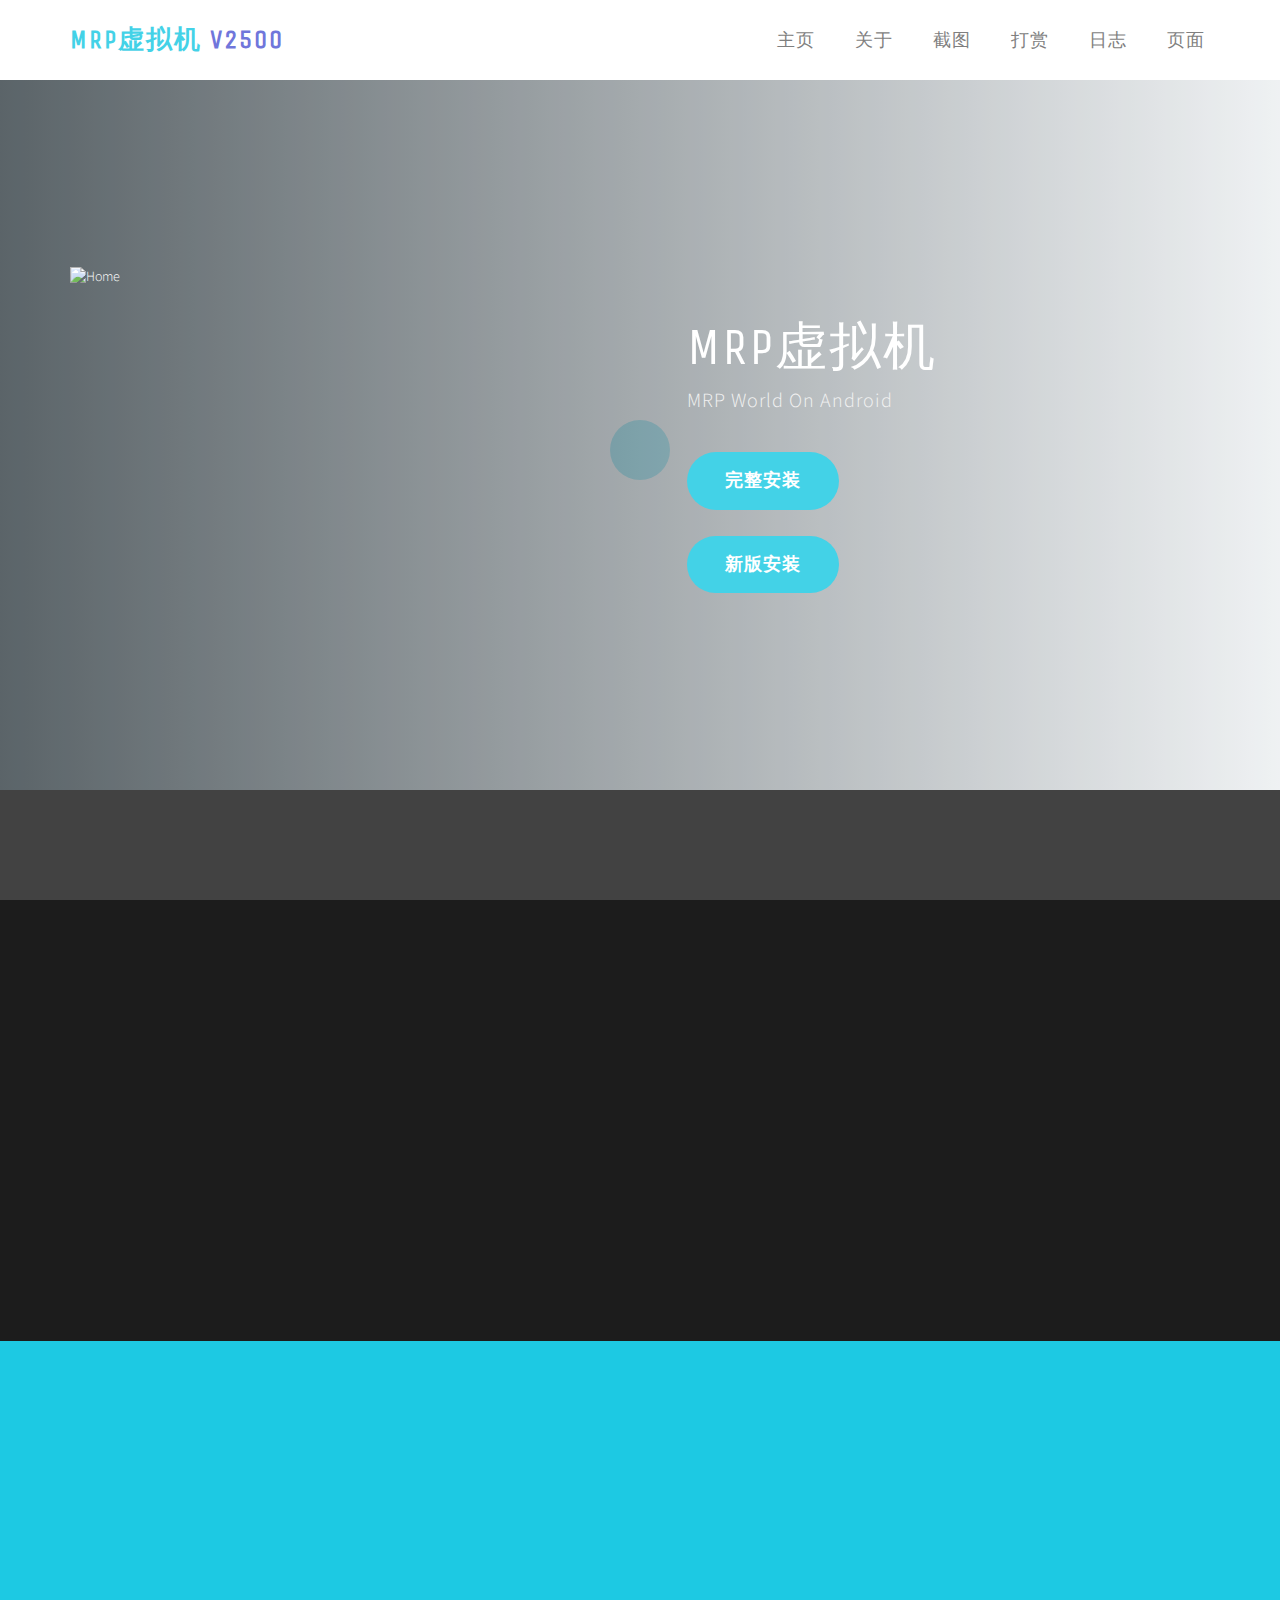
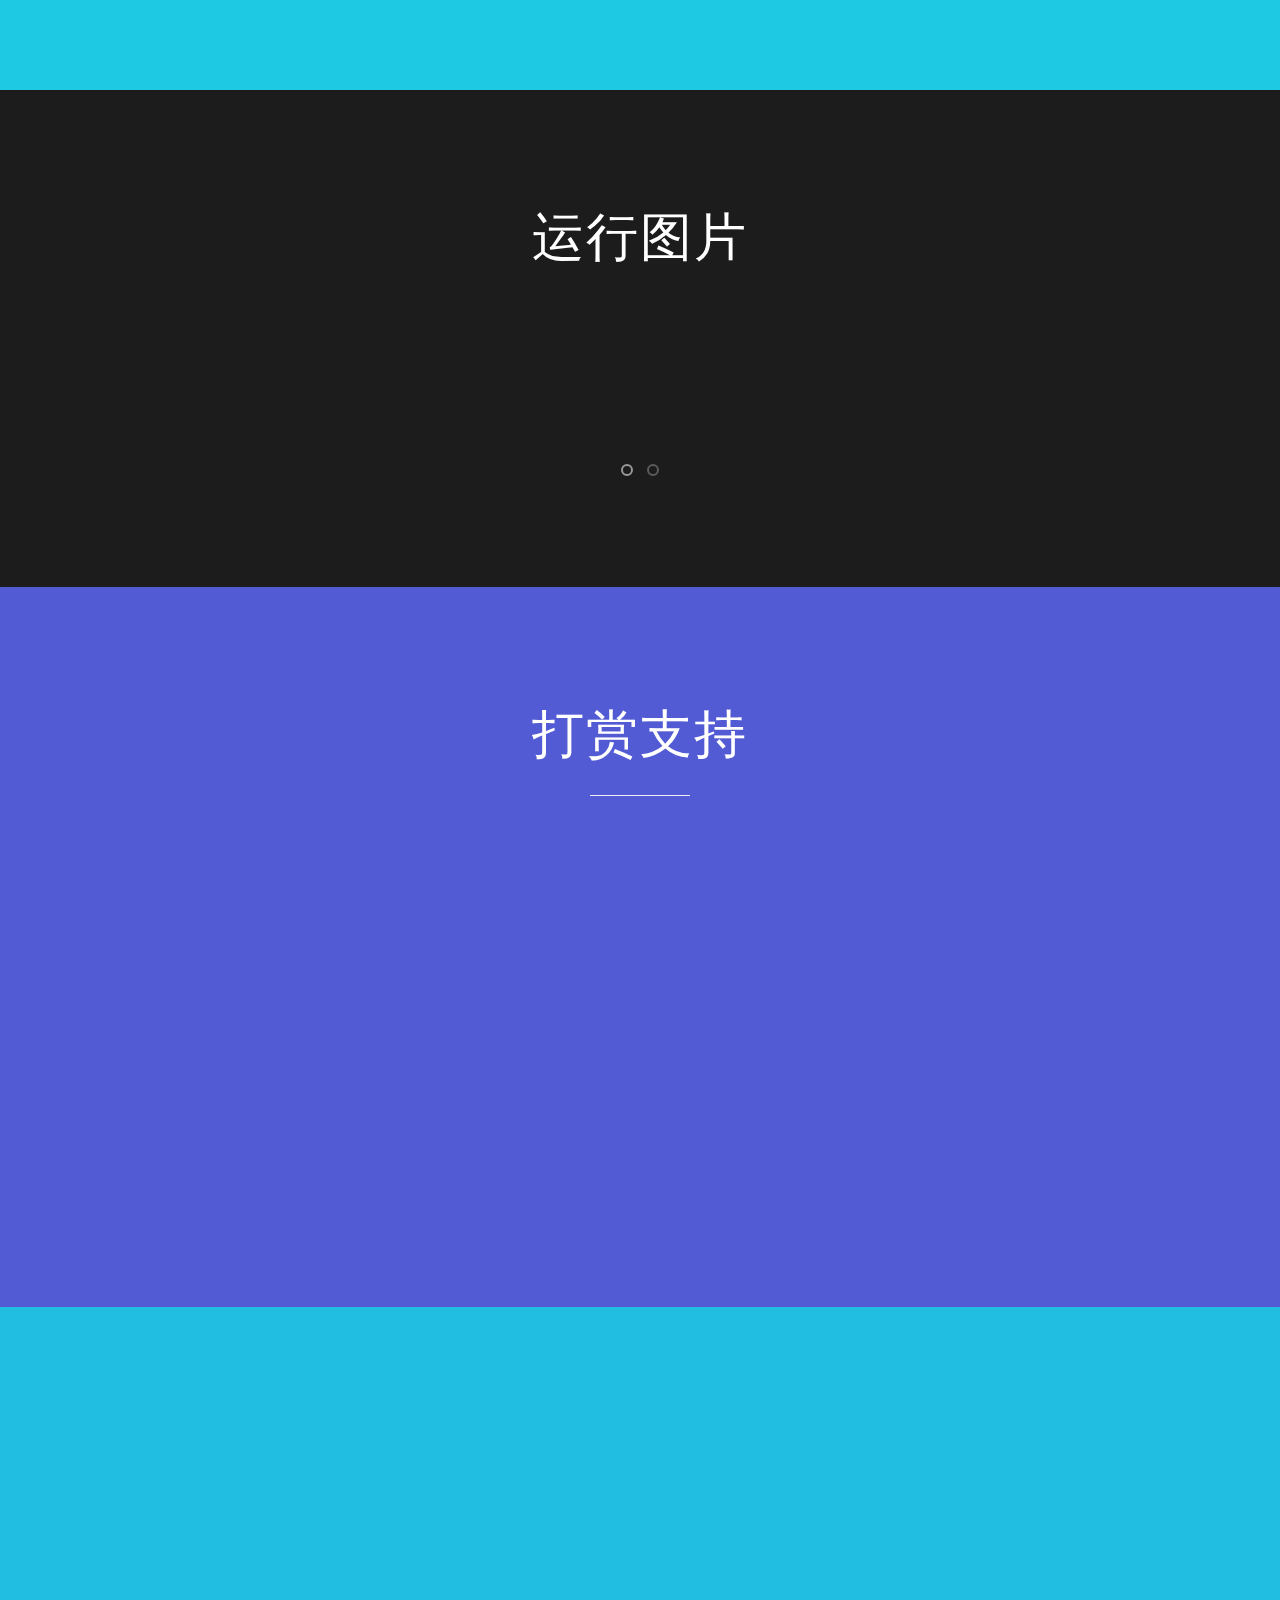
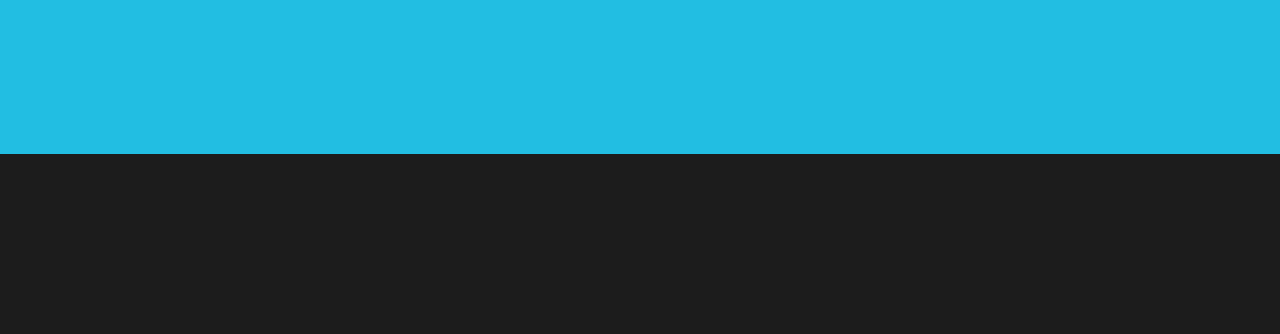
==== index.html @ 56d126cc "Update index.html" ====
<!--  Design by 王耀国春飞wygcf  -->
<!DOCTYPE html>
<html lang="zh">
<head>
<meta charset="UTF-8">
<meta http-equiv="X-UA-Compatible" content="IE=Edge">
<meta name="description" content="MRP虚拟机 官方网站">
<meta name="keywords" content="MRPOID">
<meta name="author" content="王耀国春飞wygcf">
<meta name="viewport" content="width=device-width, initial-scale=1, maximum-scale=1">
<title>MRP虚拟机</title>
<link rel="shortcut icon" href="https://s1.ax1x.com/2022/05/09/OJhGQO.png">
<link rel="stylesheet" href="https://shoujiwygcf.github.io/css/bootstrap.min.css">
<link rel="stylesheet" href="https://shoujiwygcf.github.io/css/animate.css">
<link rel="stylesheet" href="https://shoujiwygcf.github.io/css/font-awesome.min.css">
<link rel="stylesheet" href="https://shoujiwygcf.github.io/css/magnific-popup.css">
<link rel="stylesheet" href="https://shoujiwygcf.github.io/css/owl.theme.css">
<link rel="stylesheet" href="https://shoujiwygcf.github.io/css/owl.carousel.css">
<link href='https://fonts.googleapis.com/css?family=Unica+One' rel='stylesheet' type='text/css'>
<link href='https://fonts.googleapis.com/css?family=Source+Sans+Pro:400,300,700' rel='stylesheet' type='text/css'>

<!-- Main css -->
<link rel="stylesheet" href="https://shoujiwygcf.github.io/css/style.css">

</head>
<body data-spy="scroll" data-target=".navbar-collapse" data-offset="50">


<!-- PRE LOADER -->

<div class="preloader">
     <div class="sk-spinner sk-spinner-pulse"></div>
</div>



<!-- Navigation Section -->

<div class="navbar navbar-default navbar-fixed-top">
	<div class="container">

		<div class="navbar-header">
			<button class="navbar-toggle" data-toggle="collapse" data-target=".navbar-collapse">
				<span class="icon icon-bar"></span>
				<span class="icon icon-bar"></span>
				<span class="icon icon-bar"></span>
			</button>
			<a href="index.html" class="navbar-brand"><span>MRP虚拟机</span> V2500</a>
		</div>

		<div class="collapse navbar-collapse">
			<ul class="nav navbar-nav navbar-right">
				<li><a href="#home" class="smoothScroll">主页</a></li>
				<li><a href="#about" class="smoothScroll">关于</a></li>
				<li><a href="#screenshot" class="smoothScroll">截图</a></li>
                <li><a href="#pricing" class="smoothScroll">打赏</a></li>
                <li><a href="#newsletter" class="smoothScroll">日志</a></li>
        		<li><a href="#" data-toggle="modal" data-target="#modal1">页面</a></li>
			</ul>
		</div>

	</div>
</div>


<!-- Home Section -->

<section id="home" class="main">
     <div class="overlay"></div>
	<div class="container">
		<div class="row">

               <div class="wow fadeInUp col-md-6 col-sm-5 col-xs-10 col-xs-offset-1 col-sm-offset-0" data-wow-delay="0.2s">
                    <img src="https://s1.ax1x.com/2022/05/09/OJWINq.png" class="img-responsive" alt="Home">
               </div>

               <div class="col-md-6 col-sm-7 col-xs-12">
                    <div class="home-thumb">
                         <h1 class="wow fadeInUp" data-wow-delay="0.6s">MRP虚拟机</h1>
                         <p class="wow fadeInUp" data-wow-delay="0.8s">MRP World On Android</p>
                         <a href="http://yaoguozhijia.coding.net/s/962ae554-3a1a-4086-9ce4-67d04e38b23c" class="wow fadeInUp section-btn btn btn-success smoothScroll" data-wow-delay="0s">完整安装</a>
                         <br>
                         <a href="http://yaoguozhijia.coding.net/s/c0e72831-cd58-4530-bd8e-3fb359a98927" class="wow fadeInUp section-btn btn btn-success smoothScroll" data-wow-delay="0s">新版安装</a>                         
                    </div>
               </div>

		</div>
	</div>
</section>


<!-- About Section -->

<section id="about">
     <div class="container">
          <div class="row">

               <div class="col-md-12 col-sm-12">
                    <div class="wow bounceIn section-title">
                         <h1>我们一直在背后努力着</h1>
                         <hr>
                    </div>
               </div>

               <div class="wow fadeInUp col-md-6 col-sm-12" data-wow-delay="0.4s">
                   <h2>研发团队</h2>
                   <h3 class="wow fadeInUp" data-wow-delay="0.8s"> Design by shoujiwygcf </h3>
                   <p class="wow fadeInUp" data-wow-delay="0.4s"> Android by yichouangle </p>
               </div>

               <div class="wow fadeInUp col-md-3 col-sm-6" data-wow-delay="0.4s">
                    <div class="about-thumb">
                         <img src="https://s1.ax1x.com/2022/05/09/OJfJVs.jpg" class="img-responsive" alt="Team">
                              <div class="about-overlay">
                                   <h3>王耀国春飞wygcf</h3>
                                   <h4>Mrpoid Designer</h4>
                                   <ul class="social-icon">
                                        <li><a href="http://wpa.qq.com/msgrd?v=3&uin=1978698595&site=qq&menu=yes" target="_blank" class="fa fa-qq"></a></li>
                                        <li><a href="#" data-clipboard-text="phonewexin" onclick="wechat_shoujiwygcf()" class="fa fa-wechat mdui-btn"></a></li>                                    
                                        <li><a href="http://weibo.com/shoujiwygcf" target="_blank" class="fa fa-weibo"></a></li>
                                   </ul>
                              </div>
                    </div>
               </div>
		  
               <div class="wow fadeInUp col-md-3 col-sm-6" data-wow-delay="0.4s">
                    <div class="about-thumb">
                         <img src="https://s1.ax1x.com/2022/05/09/OJfORf.jpg" class="img-responsive" alt="Team">
                              <div class="about-overlay">
                                   <h3>天使之翼</h3>
                                   <h4>Mrpoid Developer</h4>
                                   <ul class="social-icon">
                                        <li><a href="http://wpa.qq.com/msgrd?v=3&uin=406404303&site=qq&menu=yes" target="_blank" class="fa fa-qq"></a></li>
                                        <li><a href="#" data-clipboard-text="yichouangle" onclick="weixin_yichouangle()" class="fa fa-wechat mdui-btn"></a></li>
                                        <li><a href="http://weibo.com/52tszy" target="_blank"  class="fa fa-weibo"></a></li>
                                   </ul>
                              </div>
                    </div>
               </div>
		  
          </div>
     </div>

</section>


<!-- Divider Section -->

<section id="divider">
     <div class="container">
          <div class="row">

               <div class="col-md-offset-2 col-md-8 col-sm-12">
                    <h2 class="wow fadeInUp" data-wow-delay="0.4s">加入大家庭一起来探索</h2>
                    <a href="http://bbs.mrpvm.com" target="_blank" class="wow fadeInUp section-btn btn btn-success smoothScroll" data-wow-delay="0.8s">访问论坛</a>
               </div>

          </div>
     </div>
</section>


<!-- Screenshot Section -->

<section id="screenshot">
     <div class="container">
          <div class="row">

               <div class="col-md-offset-2 col-md-8 col-sm-12">
                    <div class="section-title">
                         <h1>运行图片</h1>
                         <p class="wow fadeInUp" data-wow-delay="0.8s"> MRPOID2 On Android 10</p>
                    </div>
               </div>

               <!-- Screenshot Owl Carousel -->
               <div id="screenshot-carousel" class="owl-carousel">

                    <div class="item col-md-3 col-sm-3 wow fadeInUp" data-wow-delay="0.9s">
                         <a href="https://s1.ax1x.com/2022/05/09/OJ4UjU.png" class="image-popup">
                              <img src="https://s1.ax1x.com/2022/05/09/OJ4UjU.png" class="img-responsive" alt="screenshot">
                         </a>
                    </div>

                    <div class="item col-md-3 col-sm-3 wow fadeInUp" data-wow-delay="0.9s">
                         <a href="https://s1.ax1x.com/2022/05/09/OJ4ggK.png" class="image-popup">
                              <img src="https://s1.ax1x.com/2022/05/09/OJ4ggK.png" class="img-responsive" alt="screenshot">
                         </a>
                    </div>

                    <div class="item col-md-3 col-sm-3 wow fadeInUp" data-wow-delay="0.9s">
                         <a href="https://s1.ax1x.com/2022/05/09/OJ4fDe.png" class="image-popup">
                              <img src="https://s1.ax1x.com/2022/05/09/OJ4fDe.png" class="img-responsive" alt="screenshot">
                         </a>
                    </div>

                    <div class="item col-md-3 col-sm-3 wow fadeInUp" data-wow-delay="0.9s">
                         <a href="https://s1.ax1x.com/2022/05/09/OJ4qv8.png" class="image-popup">
                              <img src="https://s1.ax1x.com/2022/05/09/OJ4qv8.png" class="img-responsive" alt="screenshot">
                         </a>
                    </div>

                    <div class="item col-md-3 col-sm-3 wow fadeInUp" data-wow-delay="0.9s">
                         <a href="https://s1.ax1x.com/2022/05/09/OJ5M26.png" class="image-popup">
                              <img src="https://s1.ax1x.com/2022/05/09/OJ5M26.png" class="img-responsive" alt="screenshot">
                         </a>
                    </div>

                    <div class="item col-md-3 col-sm-3 wow fadeInUp" data-wow-delay="0.9s">
                         <a href="https://s1.ax1x.com/2022/05/09/OJ5qiR.png" class="image-popup">
                              <img src="https://s1.ax1x.com/2022/05/09/OJ5qiR.png" class="img-responsive" alt="screenshot">
                         </a>
                    </div>

               </div>

          </div>
     </div>
</section>


<!-- Pricing Section -->

<section id="pricing">
     <div class="container">
          <div class="row">

                <div class="col-md-12 col-sm-12">
                    <div class="section-title">
                         <h1>打赏支持</h1>
                         <hr>
                    </div>
               </div>

               <div class="wow fadeInUp col-md-4 col-sm-4" data-wow-delay="0.4s">
                    <div class="pricing-plan">
                         <div class="pricing-month">
                              <h2>微信打赏</h2>
                         </div>
                         <div class="pricing-title">
                              <h3>id : phonewexin</h3>
                         </div>
                         <p>感谢你的支持！</p>
                         <button class="btn btn-default section-btn mdui-btn" data-clipboard-text="shoujiwygcf" onclick="wxds_one()" >现在打赏</button>
                    </div>
               </div>

               <div class="wow fadeInUp col-md-4 col-sm-4" data-wow-delay="0.6s">
                    <div class="pricing-plan">
                         <div class="pricing-month">
                              <h2>支付宝打赏</h2>
                         </div>
                         <div class="pricing-title">
                              <h3>number : 13315333279</h3>
                         </div>
                         <p>感谢你的支持！</p>
                         <button class="btn btn-default section-btn mdui-btn" data-clipboard-text="13315333279" onclick="alds_two()" >现在打赏</button>
                    </div>
               </div>

               <div class="wow fadeInUp col-md-4 col-sm-4" data-wow-delay="0.8s">
                    <div class="pricing-plan">
                         <div class="pricing-month">
                              <h2>QQ打赏</h2>
                         </div>
                         <div class="pricing-title">
                              <h3>QQ : 1978698595</h3>
                         </div>
                         <p>感谢你的支持！</p>
                         <button class="btn btn-default section-btn mdui-btn" data-clipboard-text="1978698595" onclick="qqds_three()" >现在打赏</button>
                    </div>
               </div>

          </div>
     </div>
</section>


<!-- Newsletter Section -->

<section id="newsletter">
     <div class="overlay"></div>
     <div class="container">
          <div class="row">

               <div class="col-md-offset-2 col-md-8 col-sm-12">
                    <div class="wow bounceIn section-title">
                         <h2>更新日志</h2>
                         <p class="wow fadeInUp" data-wow-delay="0.5s"> Version : 2500 </p>
                         <p class="wow fadeInUp" data-wow-delay="0.5s">1. 修复已知疏忽问题 </p>                     
                         <p class="wow fadeInUp" data-wow-delay="0.5s">2. 优化软件内部架构 </p>
                    </div>
<!-- 
                    <div class="wow fadeInUp newsletter-form" data-wow-delay="0.8s">
                         <form action="#" method="post">
                              <div class="col-md-8 col-sm-7">
                                   <input name="message" type="message" class="form-control" id="message" placeholder="填入你的更新建议">
                           	  </div>
                              <div class="col-md-4 col-sm-5">
                                   <input name="submit" type="submit" class="form-control" id="submit" value="提交">
                              </div>
                         </form>
                    </div>
               </div>
-->
          </div>
     </div>
</section>


<!-- Footer Section -->

<footer>
	<div class="container">
		<div class="row">

               <div class="col-md-8 col-sm-6">
                    <div class="wow fadeInUp footer-copyright" data-wow-delay="0.4s">
                         <p>Copyright &copy; 2012 - 2022. MRPOID All rights reserved.</p>
                    </div>
               </div>

			<div class="col-md-4 col-sm-6">
				<ul class="wow fadeInUp social-icon" data-wow-delay="0.8s">
                         <li><a href="http://weibo.com/shoujiwygcf" target="_blank" class="fa fa-weibo"></a></li>
                         <li><a href="https://jq.qq.com/?_wv=1027&k=z5WwVJ2K" target="_blank" class="fa fa-qq"></a></li>
                         <li><a href="http://github.com/shoujiwygcf" target="_blank" class="fa fa-github"></a></li>
                         <li><a href="http://vmrp.mrpvm.com" target="_blank" class="fa fa-coffee"></a></li>
                         <li><a href="mailto:wygchunfei@163.com" target="_blank" class="fa fa-envelope-o"></a></li>
                    </ul>
               </div>
			
		</div>
	</div>
</footer>


<!-- Modal Contact -->

<div class="modal fade" id="modal1" tabindex="-1" role="dialog" aria-labelledby="myModalLabel" aria-hidden="true">
     <div class="modal-dialog">
      <div class="modal-content modal-popup">
          <div class="modal-header">
               <button type="button" class="close" data-dismiss="modal" aria-label="Close"><span aria-hidden="true">&times;</span></button>
               <h2 class="modal-title">页面版本</h2>
          </div>
           <h5>Version : 1000</h5>           
           <h4>1. 完成基本介绍内容 </h4>           
           <h4>2. 正式上线移动终端 </h4>
<!-- 
               <form action="#" method="post">
                    <input name="name" type="text" class="form-control" id="name" placeholder="你的名字" required>
                 	<input name="email" type="email" class="form-control" id="email" placeholder="邮箱地址" required>
                 	<textarea name="message" rows="3" class="form-control" id="message" placeholder="发送内容" required></textarea>
                    <input name="submit" type="submit" class="form-control" id="submit" value="发送">
               </form>
-->
      </div>
     </div>
</div>


<!-- Back top -->

<a href="#" class="go-top"><i class="fa fa-angle-up"></i></a>


<!-- SCRIPTS -->

<script src="https://shoujiwygcf.github.io/js/jquery.js"></script>
<script src="https://shoujiwygcf.github.io/js/bootstrap.min.js"></script>
<script src="https://shoujiwygcf.github.io/js/jquery.magnific-popup.min.js"></script>
<script src="https://shoujiwygcf.github.io/js/magnific-popup-options.js"></script>
<script src="https://shoujiwygcf.github.io/js/owl.carousel.min.js"></script>
<script src="https://shoujiwygcf.github.io/js/smoothscroll.js"></script>
<script src="https://shoujiwygcf.github.io/js/wow.min.js"></script>
<script src="https://shoujiwygcf.github.io/js/custom.js"></script>
<script src="https://shoujiwygcf.github.io/js/clipboard.min.js"></script>
<script type="text/javascript">
	var wechat_shoujiwygcf = function(){
		alert("\n耀国微信复制成功");
	};	
	var weixin_yichouangle = function(){
		alert("\n天使微信复制成功");
	};		
	var qqds_three = function(){
		alert("\n企鹅号码复制成功");
	};	
	var alds_two = function(){
		alert("\n手机号码复制成功");
	};	
	var wxds_one = function(){
		alert("\n微信号码复制成功");
	};			
</script>
<script>
    var clipboard = new ClipboardJS('.mdui-btn');

    clipboard.on('success', function(e) {
        console.log(e);
    });

    clipboard.on('error', function(e) {
        console.log(e);
    });
</script>
</body>
</html>
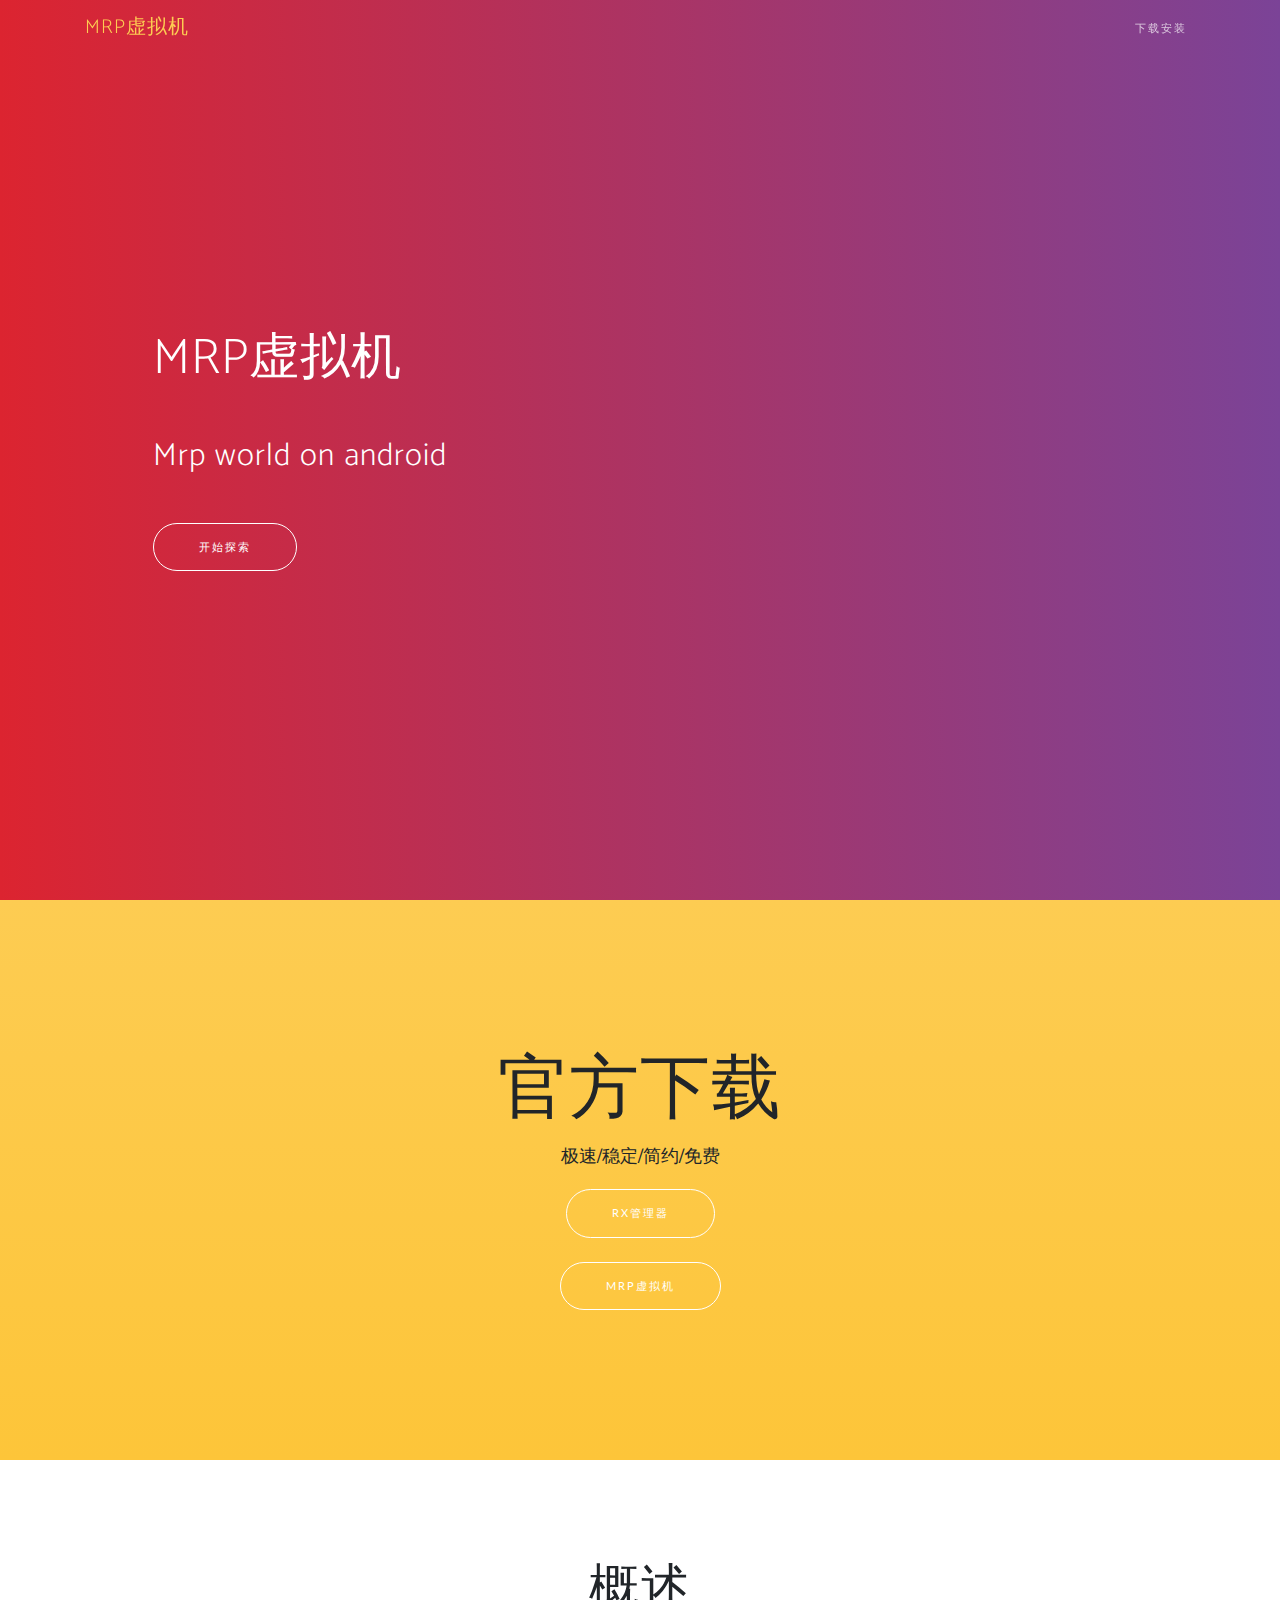
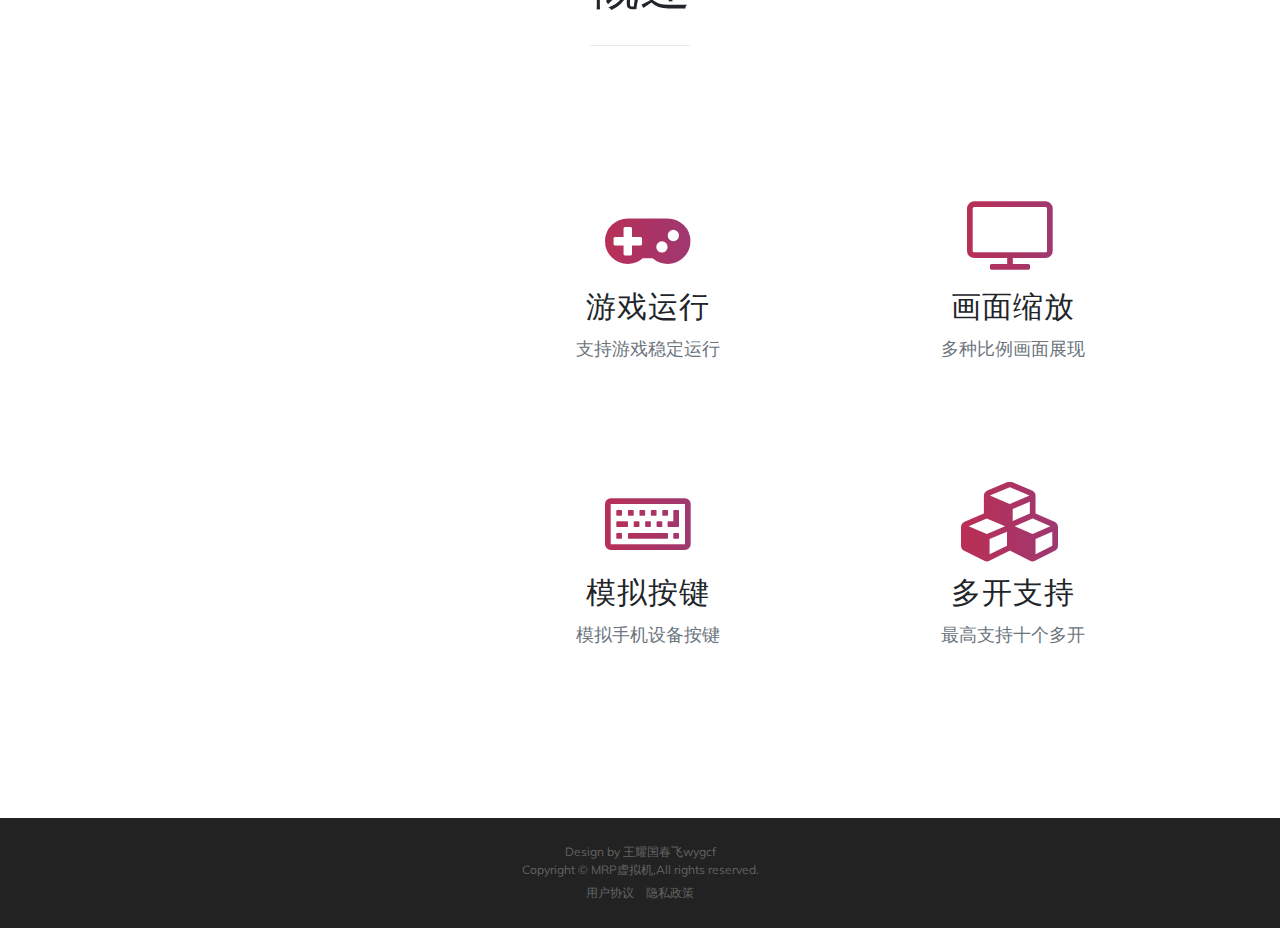
==== commit f0ef32f8: "Add files via upload" ====
--- a/index.html
+++ b/index.html
@@ -2,407 +2,182 @@
 <!DOCTYPE html>
 <html lang="zh">
 <head>
-<meta charset="UTF-8">
-<meta http-equiv="X-UA-Compatible" content="IE=Edge">
-<meta name="description" content="MRP虚拟机 官方网站">
-<meta name="keywords" content="MRPOID">
-<meta name="author" content="王耀国春飞wygcf">
-<meta name="viewport" content="width=device-width, initial-scale=1, maximum-scale=1">
-<title>MRP虚拟机</title>
-<link rel="shortcut icon" href="https://s1.ax1x.com/2022/05/09/OJhGQO.png">
-<link rel="stylesheet" href="https://shoujiwygcf.github.io/css/bootstrap.min.css">
-<link rel="stylesheet" href="https://shoujiwygcf.github.io/css/animate.css">
-<link rel="stylesheet" href="https://shoujiwygcf.github.io/css/font-awesome.min.css">
-<link rel="stylesheet" href="https://shoujiwygcf.github.io/css/magnific-popup.css">
-<link rel="stylesheet" href="https://shoujiwygcf.github.io/css/owl.theme.css">
-<link rel="stylesheet" href="https://shoujiwygcf.github.io/css/owl.carousel.css">
-<link href='https://fonts.googleapis.com/css?family=Unica+One' rel='stylesheet' type='text/css'>
-<link href='https://fonts.googleapis.com/css?family=Source+Sans+Pro:400,300,700' rel='stylesheet' type='text/css'>
+  <meta charset="utf-8">
+  <meta name="viewport" content="width=device-width, initial-scale=1, shrink-to-fit=no">
+  <meta name="description" content="">
+  <meta name="author" content="">
+  <title>MRP虚拟机</title>
+  <link rel="icon" type="image/png" href="https://s1.ax1x.com/2022/05/09/OJhGQO.png" sizes="48x48">
+  <!-- Bootstrap core CSS -->
+  <link href="https://shoujiwygcf.github.io/css/explorer.bootstrap.css" rel="stylesheet">
+  <!-- Custom fonts for this template -->
+  <link href="https://shoujiwygcf.github.io/css/font-awesome.min.css" rel="stylesheet">
+  <link href="https://fonts.googleapis.com/css?family=Lato" rel="stylesheet">
+  <link href="https://fonts.googleapis.com/css?family=Catamaran:100,200,300,400,500,600,700,800,900" rel="stylesheet">
+  <link href="https://fonts.googleapis.com/css?family=Muli" rel="stylesheet">
+  <!-- Plugin CSS -->
+  <link rel="stylesheet" href="https://shoujiwygcf.github.io/css/device-mockups.min.css">
+  <!-- Custom styles for this template -->
+  <link href="https://shoujiwygcf.github.io/css/new-age.min.css" rel="stylesheet">
+</head>
 
-<!-- Main css -->
-<link rel="stylesheet" href="https://shoujiwygcf.github.io/css/style.css">
+<body id="page-top">
 
-</head>
-<body data-spy="scroll" data-target=".navbar-collapse" data-offset="50">
+  <!-- Navigation -->
+  <nav class="navbar navbar-expand-lg navbar-light fixed-top" id="mainNav">
+    <div class="container">
+      <a class="navbar-brand js-scroll-trigger" href="#page-top">MRP虚拟机</a>
+      <button class="navbar-toggler navbar-toggler-right" type="button" data-toggle="collapse" data-target="#navbarResponsive" aria-controls="navbarResponsive" aria-expanded="false" aria-label="Toggle navigation">
+        MENU
+        <i class="fa fa-list-ul"></i>
+      </button>
+      <div class="collapse navbar-collapse" id="navbarResponsive">
+        <ul class="navbar-nav ml-auto">
+          <li class="nav-item">
+            <a class="nav-link js-scroll-trigger" href="#download">下载安装</a>
+          </li>
 
+        </ul>
+      </div>
+    </div>
+  </nav>
 
-<!-- PRE LOADER -->
+  <header class="masthead">
+    <div class="container h-100">
+      <div class="row h-100">
+        <div class="col-lg-7 my-auto">
+          <div class="header-content mx-auto">
+            <h1 class="mb-5">MRP虚拟机</h1>
+            <h2 class="mb-5">Mrp world on android</h2>
+            <a href="#download" class="btn btn-outline btn-xl js-scroll-trigger">开始探索</a>
+          </div>
+        </div>
+        <div class="col-lg-5 my-auto">
+          <div class="device-container">
+            
+              <div class="device">
+                
+                  <!-- Demo image for screen mockup, you can put an image here, some HTML, an animation, video, or anything else! -->
+                  <img src="https://s1.ax1x.com/2022/09/20/xCmBut.jpg" class="img-fluid" alt="" >
+               
+                <div class="button">
+                  <!-- You can hook the "home button" to some JavaScript events or just remove it -->
+                </div>
+              </div>
+            
+          </div>
+        </div>
+      </div>
+    </div>
+  </header>
 
-<div class="preloader">
-     <div class="sk-spinner sk-spinner-pulse"></div>
-</div>
+  <section class="download bg-primary text-center" id="download">
+    <div class="container">
+      <div class="row">
+        <div class="col-md-8 mx-auto">
+          <h2 class="section-heading">官方下载</h2>
+          <p>极速/稳定/简约/免费</p>
+          
+          <div class="badges">
+            <a href="http://pan.mrpvm.com/android/rx.apk" class="btn btn-outline btn-xl js-scroll-trigger" target="_blank">RX管理器</a>
+            <br><br>             
+            <a href="http://pan.mrpvm.com/android/mrpoid.apk" class="btn btn-outline btn-xl js-scroll-trigger" target="_blank">MRP虚拟机</a>       
+          </div>
+      
+        </div>
+      </div>
+    </div>
+    
+  </section>
+
+  <section class="features" id="features">
+    <div class="container">
+      <div class="section-heading text-center">
+        <h2>概述</h2>      
+        <hr>
+      </div>
+      <div class="row">
+        <div class="col-lg-4 my-auto">
+          <div class="device-container">
+            
+              <div class="device">
+                <!--<div class="screen">
+                  <!-- Demo image for screen mockup, you can put an image here, some HTML, an animation, video, or anything else! -->
+                  <img src="https://s1.ax1x.com/2022/09/20/xCmDDP.jpg" class="img-fluid" alt="">
+                <!--</div>-->
+                <div class="button">
+                <!-- You can hook the "home button" to some JavaScript events or just remove it -->
+                </div>
+              </div>
+           
+          </div>
+        </div>
+        <div class="col-lg-8 my-auto">
+          <div class="container-fluid">
+            <div class="row">
+              <div class="col-lg-6">
+                <div class="feature-item">
+                  <i class="fa fa-gamepad"></i>
+                  <h3>游戏运行</h3>
+                  <p class="text-muted">支持游戏稳定运行</p>
+                </div>
+              </div>
+              <div class="col-lg-6">
+                <div class="feature-item">
+                  <i class="fa fa-tv"></i>
+                  <h3>画面缩放</h3>
+                  <p class="text-muted">多种比例画面展现</p>
+                </div>
+              </div>
+            </div>
+            <div class="row">
+              <div class="col-lg-6">
+                <div class="feature-item">
+                  <i class="fa fa-keyboard-o"></i>
+                  <h3>模拟按键</h3>
+                  <p class="text-muted">模拟手机设备按键</p>
+                </div>
+              </div>
+              <div class="col-lg-6">
+                <div class="feature-item">
+                  <i class="fa fa-cubes"></i>
+                  <h3>多开支持</h3>
+                  <p class="text-muted">最高支持十个多开</p>
+                </div>
+              </div>
+            </div>
+          </div>
+        </div>
+      </div>
+    </div>
+  </section>
 
 
 
-<!-- Navigation Section -->
+  <footer>
+    <div class="container">
+      <p>Design by 王耀国春飞wygcf</p>
+      <p>Copyright &copy; MRP虚拟机,All rights reserved.</p>
+      <ul class="list-inline">
+        <li class="list-inline-item">
+          <a href="http://shoujiwygcf.github.io/license.html">用户协议</a>
+        </li>
+        <li class="list-inline-item">
+          <a href="http://shoujiwygcf.github.io/privacy.html">隐私政策</a>
+        </li>
+      </ul>
+    </div>
+  </footer>
 
-<div class="navbar navbar-default navbar-fixed-top">
-	<div class="container">
+  <!-- Bootstrap core JavaScript -->
+  <script src="https://shoujiwygcf.github.io/js/jquery.js"></script>
+  <script src="https://shoujiwygcf.github.io/js/bootstrap.bundle.min.js"></script>
+  <!-- Plugin JavaScript -->
+  <script src="https://shoujiwygcf.github.io/js/jquery.easing.min.js"></script>
+  <!-- Custom scripts for this template -->
+  <script src="https://shoujiwygcf.github.io/js/new-age.min.js"></script>
+  
 
-		<div class="navbar-header">
-			<button class="navbar-toggle" data-toggle="collapse" data-target=".navbar-collapse">
-				<span class="icon icon-bar"></span>
-				<span class="icon icon-bar"></span>
-				<span class="icon icon-bar"></span>
-			</button>
-			<a href="index.html" class="navbar-brand"><span>MRP虚拟机</span> V2500</a>
-		</div>
+</body>
 
-		<div class="collapse navbar-collapse">
-			<ul class="nav navbar-nav navbar-right">
-				<li><a href="#home" class="smoothScroll">主页</a></li>
-				<li><a href="#about" class="smoothScroll">关于</a></li>
-				<li><a href="#screenshot" class="smoothScroll">截图</a></li>
-                <li><a href="#pricing" class="smoothScroll">打赏</a></li>
-                <li><a href="#newsletter" class="smoothScroll">日志</a></li>
-        		<li><a href="#" data-toggle="modal" data-target="#modal1">页面</a></li>
-			</ul>
-		</div>
-
-	</div>
-</div>
-
-
-<!-- Home Section -->
-
-<section id="home" class="main">
-     <div class="overlay"></div>
-	<div class="container">
-		<div class="row">
-
-               <div class="wow fadeInUp col-md-6 col-sm-5 col-xs-10 col-xs-offset-1 col-sm-offset-0" data-wow-delay="0.2s">
-                    <img src="https://s1.ax1x.com/2022/05/09/OJWINq.png" class="img-responsive" alt="Home">
-               </div>
-
-               <div class="col-md-6 col-sm-7 col-xs-12">
-                    <div class="home-thumb">
-                         <h1 class="wow fadeInUp" data-wow-delay="0.6s">MRP虚拟机</h1>
-                         <p class="wow fadeInUp" data-wow-delay="0.8s">MRP World On Android</p>
-                         <a href="http://yaoguozhijia.coding.net/s/962ae554-3a1a-4086-9ce4-67d04e38b23c" class="wow fadeInUp section-btn btn btn-success smoothScroll" data-wow-delay="0s">完整安装</a>
-                         <br>
-                         <a href="http://yaoguozhijia.coding.net/s/c0e72831-cd58-4530-bd8e-3fb359a98927" class="wow fadeInUp section-btn btn btn-success smoothScroll" data-wow-delay="0s">新版安装</a>                         
-                    </div>
-               </div>
-
-		</div>
-	</div>
-</section>
-
-
-<!-- About Section -->
-
-<section id="about">
-     <div class="container">
-          <div class="row">
-
-               <div class="col-md-12 col-sm-12">
-                    <div class="wow bounceIn section-title">
-                         <h1>我们一直在背后努力着</h1>
-                         <hr>
-                    </div>
-               </div>
-
-               <div class="wow fadeInUp col-md-6 col-sm-12" data-wow-delay="0.4s">
-                   <h2>研发团队</h2>
-                   <h3 class="wow fadeInUp" data-wow-delay="0.8s"> Design by shoujiwygcf </h3>
-                   <p class="wow fadeInUp" data-wow-delay="0.4s"> Android by yichouangle </p>
-               </div>
-
-               <div class="wow fadeInUp col-md-3 col-sm-6" data-wow-delay="0.4s">
-                    <div class="about-thumb">
-                         <img src="https://s1.ax1x.com/2022/05/09/OJfJVs.jpg" class="img-responsive" alt="Team">
-                              <div class="about-overlay">
-                                   <h3>王耀国春飞wygcf</h3>
-                                   <h4>Mrpoid Designer</h4>
-                                   <ul class="social-icon">
-                                        <li><a href="http://wpa.qq.com/msgrd?v=3&uin=1978698595&site=qq&menu=yes" target="_blank" class="fa fa-qq"></a></li>
-                                        <li><a href="#" data-clipboard-text="phonewexin" onclick="wechat_shoujiwygcf()" class="fa fa-wechat mdui-btn"></a></li>                                    
-                                        <li><a href="http://weibo.com/shoujiwygcf" target="_blank" class="fa fa-weibo"></a></li>
-                                   </ul>
-                              </div>
-                    </div>
-               </div>
-		  
-               <div class="wow fadeInUp col-md-3 col-sm-6" data-wow-delay="0.4s">
-                    <div class="about-thumb">
-                         <img src="https://s1.ax1x.com/2022/05/09/OJfORf.jpg" class="img-responsive" alt="Team">
-                              <div class="about-overlay">
-                                   <h3>天使之翼</h3>
-                                   <h4>Mrpoid Developer</h4>
-                                   <ul class="social-icon">
-                                        <li><a href="http://wpa.qq.com/msgrd?v=3&uin=406404303&site=qq&menu=yes" target="_blank" class="fa fa-qq"></a></li>
-                                        <li><a href="#" data-clipboard-text="yichouangle" onclick="weixin_yichouangle()" class="fa fa-wechat mdui-btn"></a></li>
-                                        <li><a href="http://weibo.com/52tszy" target="_blank"  class="fa fa-weibo"></a></li>
-                                   </ul>
-                              </div>
-                    </div>
-               </div>
-		  
-          </div>
-     </div>
-
-</section>
-
-
-<!-- Divider Section -->
-
-<section id="divider">
-     <div class="container">
-          <div class="row">
-
-               <div class="col-md-offset-2 col-md-8 col-sm-12">
-                    <h2 class="wow fadeInUp" data-wow-delay="0.4s">加入大家庭一起来探索</h2>
-                    <a href="http://bbs.mrpvm.com" target="_blank" class="wow fadeInUp section-btn btn btn-success smoothScroll" data-wow-delay="0.8s">访问论坛</a>
-               </div>
-
-          </div>
-     </div>
-</section>
-
-
-<!-- Screenshot Section -->
-
-<section id="screenshot">
-     <div class="container">
-          <div class="row">
-
-               <div class="col-md-offset-2 col-md-8 col-sm-12">
-                    <div class="section-title">
-                         <h1>运行图片</h1>
-                         <p class="wow fadeInUp" data-wow-delay="0.8s"> MRPOID2 On Android 10</p>
-                    </div>
-               </div>
-
-               <!-- Screenshot Owl Carousel -->
-               <div id="screenshot-carousel" class="owl-carousel">
-
-                    <div class="item col-md-3 col-sm-3 wow fadeInUp" data-wow-delay="0.9s">
-                         <a href="https://s1.ax1x.com/2022/05/09/OJ4UjU.png" class="image-popup">
-                              <img src="https://s1.ax1x.com/2022/05/09/OJ4UjU.png" class="img-responsive" alt="screenshot">
-                         </a>
-                    </div>
-
-                    <div class="item col-md-3 col-sm-3 wow fadeInUp" data-wow-delay="0.9s">
-                         <a href="https://s1.ax1x.com/2022/05/09/OJ4ggK.png" class="image-popup">
-                              <img src="https://s1.ax1x.com/2022/05/09/OJ4ggK.png" class="img-responsive" alt="screenshot">
-                         </a>
-                    </div>
-
-                    <div class="item col-md-3 col-sm-3 wow fadeInUp" data-wow-delay="0.9s">
-                         <a href="https://s1.ax1x.com/2022/05/09/OJ4fDe.png" class="image-popup">
-                              <img src="https://s1.ax1x.com/2022/05/09/OJ4fDe.png" class="img-responsive" alt="screenshot">
-                         </a>
-                    </div>
-
-                    <div class="item col-md-3 col-sm-3 wow fadeInUp" data-wow-delay="0.9s">
-                         <a href="https://s1.ax1x.com/2022/05/09/OJ4qv8.png" class="image-popup">
-                              <img src="https://s1.ax1x.com/2022/05/09/OJ4qv8.png" class="img-responsive" alt="screenshot">
-                         </a>
-                    </div>
-
-                    <div class="item col-md-3 col-sm-3 wow fadeInUp" data-wow-delay="0.9s">
-                         <a href="https://s1.ax1x.com/2022/05/09/OJ5M26.png" class="image-popup">
-                              <img src="https://s1.ax1x.com/2022/05/09/OJ5M26.png" class="img-responsive" alt="screenshot">
-                         </a>
-                    </div>
-
-                    <div class="item col-md-3 col-sm-3 wow fadeInUp" data-wow-delay="0.9s">
-                         <a href="https://s1.ax1x.com/2022/05/09/OJ5qiR.png" class="image-popup">
-                              <img src="https://s1.ax1x.com/2022/05/09/OJ5qiR.png" class="img-responsive" alt="screenshot">
-                         </a>
-                    </div>
-
-               </div>
-
-          </div>
-     </div>
-</section>
-
-
-<!-- Pricing Section -->
-
-<section id="pricing">
-     <div class="container">
-          <div class="row">
-
-                <div class="col-md-12 col-sm-12">
-                    <div class="section-title">
-                         <h1>打赏支持</h1>
-                         <hr>
-                    </div>
-               </div>
-
-               <div class="wow fadeInUp col-md-4 col-sm-4" data-wow-delay="0.4s">
-                    <div class="pricing-plan">
-                         <div class="pricing-month">
-                              <h2>微信打赏</h2>
-                         </div>
-                         <div class="pricing-title">
-                              <h3>id : phonewexin</h3>
-                         </div>
-                         <p>感谢你的支持！</p>
-                         <button class="btn btn-default section-btn mdui-btn" data-clipboard-text="shoujiwygcf" onclick="wxds_one()" >现在打赏</button>
-                    </div>
-               </div>
-
-               <div class="wow fadeInUp col-md-4 col-sm-4" data-wow-delay="0.6s">
-                    <div class="pricing-plan">
-                         <div class="pricing-month">
-                              <h2>支付宝打赏</h2>
-                         </div>
-                         <div class="pricing-title">
-                              <h3>number : 13315333279</h3>
-                         </div>
-                         <p>感谢你的支持！</p>
-                         <button class="btn btn-default section-btn mdui-btn" data-clipboard-text="13315333279" onclick="alds_two()" >现在打赏</button>
-                    </div>
-               </div>
-
-               <div class="wow fadeInUp col-md-4 col-sm-4" data-wow-delay="0.8s">
-                    <div class="pricing-plan">
-                         <div class="pricing-month">
-                              <h2>QQ打赏</h2>
-                         </div>
-                         <div class="pricing-title">
-                              <h3>QQ : 1978698595</h3>
-                         </div>
-                         <p>感谢你的支持！</p>
-                         <button class="btn btn-default section-btn mdui-btn" data-clipboard-text="1978698595" onclick="qqds_three()" >现在打赏</button>
-                    </div>
-               </div>
-
-          </div>
-     </div>
-</section>
-
-
-<!-- Newsletter Section -->
-
-<section id="newsletter">
-     <div class="overlay"></div>
-     <div class="container">
-          <div class="row">
-
-               <div class="col-md-offset-2 col-md-8 col-sm-12">
-                    <div class="wow bounceIn section-title">
-                         <h2>更新日志</h2>
-                         <p class="wow fadeInUp" data-wow-delay="0.5s"> Version : 2500 </p>
-                         <p class="wow fadeInUp" data-wow-delay="0.5s">1. 修复已知疏忽问题 </p>                     
-                         <p class="wow fadeInUp" data-wow-delay="0.5s">2. 优化软件内部架构 </p>
-                    </div>
-<!-- 
-                    <div class="wow fadeInUp newsletter-form" data-wow-delay="0.8s">
-                         <form action="#" method="post">
-                              <div class="col-md-8 col-sm-7">
-                                   <input name="message" type="message" class="form-control" id="message" placeholder="填入你的更新建议">
-                           	  </div>
-                              <div class="col-md-4 col-sm-5">
-                                   <input name="submit" type="submit" class="form-control" id="submit" value="提交">
-                              </div>
-                         </form>
-                    </div>
-               </div>
--->
-          </div>
-     </div>
-</section>
-
-
-<!-- Footer Section -->
-
-<footer>
-	<div class="container">
-		<div class="row">
-
-               <div class="col-md-8 col-sm-6">
-                    <div class="wow fadeInUp footer-copyright" data-wow-delay="0.4s">
-                         <p>Copyright &copy; 2012 - 2022. MRPOID All rights reserved.</p>
-                    </div>
-               </div>
-
-			<div class="col-md-4 col-sm-6">
-				<ul class="wow fadeInUp social-icon" data-wow-delay="0.8s">
-                         <li><a href="http://weibo.com/shoujiwygcf" target="_blank" class="fa fa-weibo"></a></li>
-                         <li><a href="https://jq.qq.com/?_wv=1027&k=z5WwVJ2K" target="_blank" class="fa fa-qq"></a></li>
-                         <li><a href="http://github.com/shoujiwygcf" target="_blank" class="fa fa-github"></a></li>
-                         <li><a href="http://vmrp.mrpvm.com" target="_blank" class="fa fa-coffee"></a></li>
-                         <li><a href="mailto:wygchunfei@163.com" target="_blank" class="fa fa-envelope-o"></a></li>
-                    </ul>
-               </div>
-			
-		</div>
-	</div>
-</footer>
-
-
-<!-- Modal Contact -->
-
-<div class="modal fade" id="modal1" tabindex="-1" role="dialog" aria-labelledby="myModalLabel" aria-hidden="true">
-     <div class="modal-dialog">
-      <div class="modal-content modal-popup">
-          <div class="modal-header">
-               <button type="button" class="close" data-dismiss="modal" aria-label="Close"><span aria-hidden="true">&times;</span></button>
-               <h2 class="modal-title">页面版本</h2>
-          </div>
-           <h5>Version : 1000</h5>           
-           <h4>1. 完成基本介绍内容 </h4>           
-           <h4>2. 正式上线移动终端 </h4>
-<!-- 
-               <form action="#" method="post">
-                    <input name="name" type="text" class="form-control" id="name" placeholder="你的名字" required>
-                 	<input name="email" type="email" class="form-control" id="email" placeholder="邮箱地址" required>
-                 	<textarea name="message" rows="3" class="form-control" id="message" placeholder="发送内容" required></textarea>
-                    <input name="submit" type="submit" class="form-control" id="submit" value="发送">
-               </form>
--->
-      </div>
-     </div>
-</div>
-
-
-<!-- Back top -->
-
-<a href="#" class="go-top"><i class="fa fa-angle-up"></i></a>
-
-
-<!-- SCRIPTS -->
-
-<script src="https://shoujiwygcf.github.io/js/jquery.js"></script>
-<script src="https://shoujiwygcf.github.io/js/bootstrap.min.js"></script>
-<script src="https://shoujiwygcf.github.io/js/jquery.magnific-popup.min.js"></script>
-<script src="https://shoujiwygcf.github.io/js/magnific-popup-options.js"></script>
-<script src="https://shoujiwygcf.github.io/js/owl.carousel.min.js"></script>
-<script src="https://shoujiwygcf.github.io/js/smoothscroll.js"></script>
-<script src="https://shoujiwygcf.github.io/js/wow.min.js"></script>
-<script src="https://shoujiwygcf.github.io/js/custom.js"></script>
-<script src="https://shoujiwygcf.github.io/js/clipboard.min.js"></script>
-<script type="text/javascript">
-	var wechat_shoujiwygcf = function(){
-		alert("\n耀国微信复制成功");
-	};	
-	var weixin_yichouangle = function(){
-		alert("\n天使微信复制成功");
-	};		
-	var qqds_three = function(){
-		alert("\n企鹅号码复制成功");
-	};	
-	var alds_two = function(){
-		alert("\n手机号码复制成功");
-	};	
-	var wxds_one = function(){
-		alert("\n微信号码复制成功");
-	};			
-</script>
-<script>
-    var clipboard = new ClipboardJS('.mdui-btn');
-
-    clipboard.on('success', function(e) {
-        console.log(e);
-    });
-
-    clipboard.on('error', function(e) {
-        console.log(e);
-    });
-</script>
-</body>
-</html>
+</html>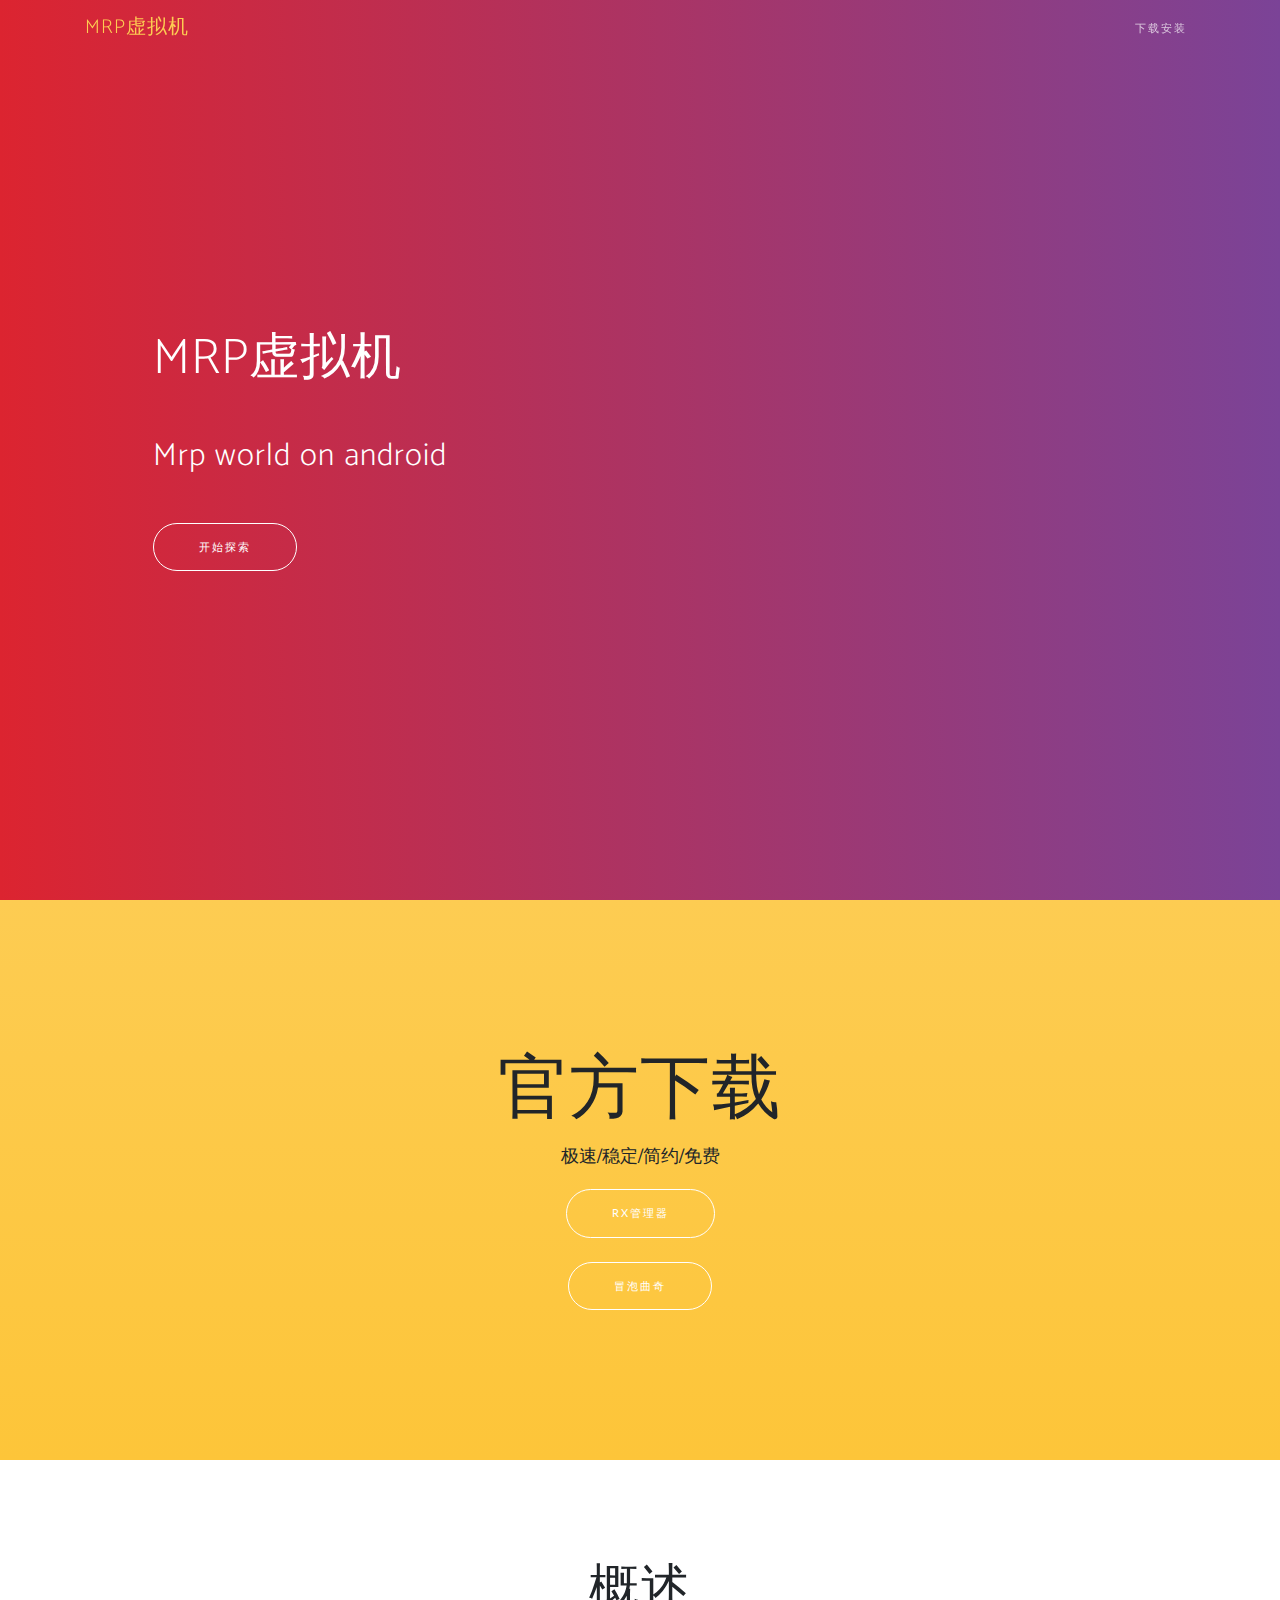
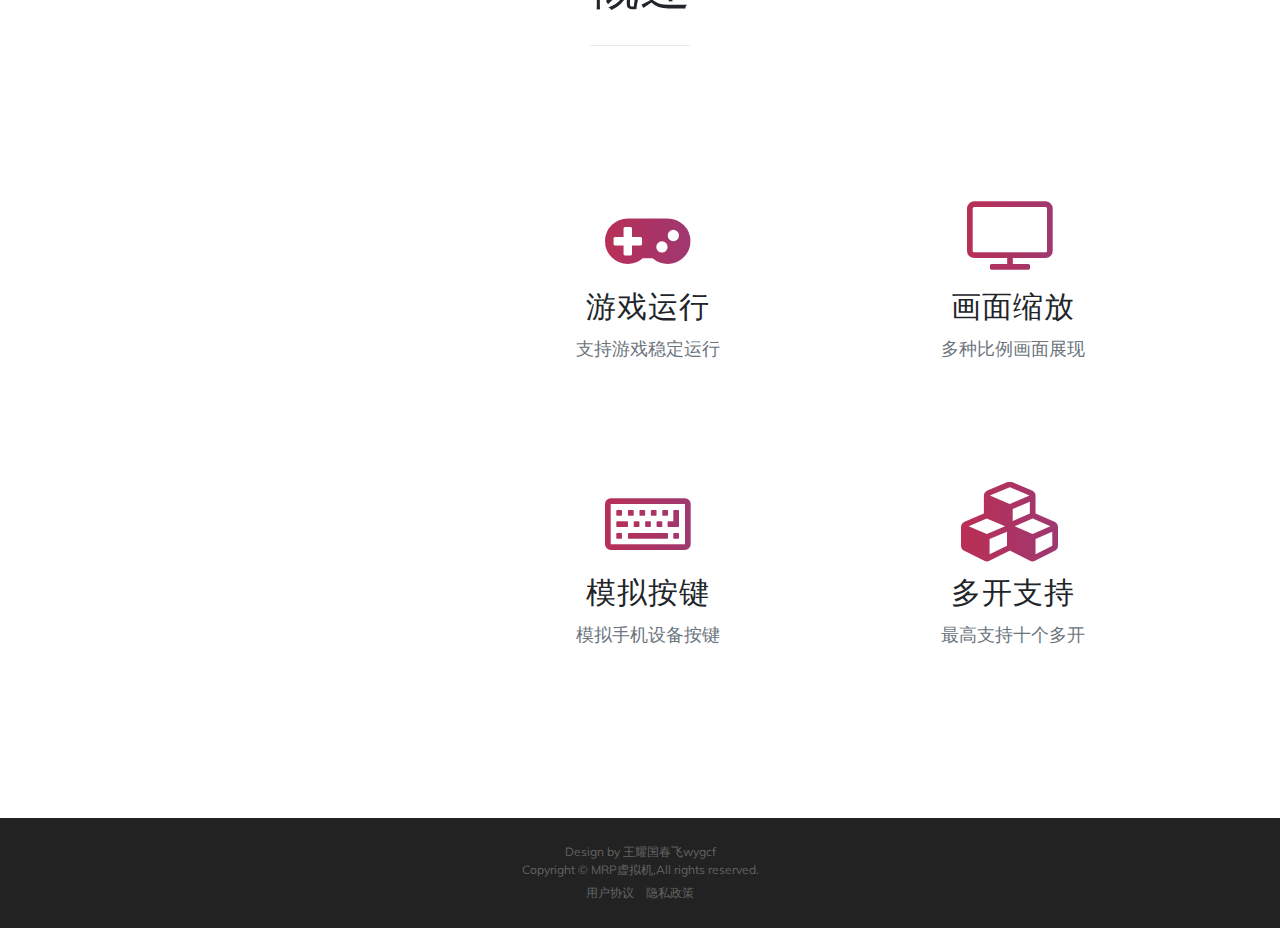
==== commit 2f3a41be: "Update index.html" ====
--- a/index.html
+++ b/index.html
@@ -79,9 +79,9 @@
           <p>极速/稳定/简约/免费</p>
           
           <div class="badges">
-            <a href="http://pan.mrpvm.com/android/rx.apk" class="btn btn-outline btn-xl js-scroll-trigger" target="_blank">RX管理器</a>
+            <a href="http://rx.mrpvm.com/rx.apk" class="btn btn-outline btn-xl js-scroll-trigger" target="_blank">RX管理器</a>
             <br><br>             
-            <a href="http://pan.mrpvm.com/android/mrpoid.apk" class="btn btn-outline btn-xl js-scroll-trigger" target="_blank">MRP虚拟机</a>       
+            <a href="http://rx.mrpvm.com/MrpLoader.apk" class="btn btn-outline btn-xl js-scroll-trigger" target="_blank">冒泡曲奇</a>       
           </div>
       
         </div>
@@ -180,4 +180,4 @@
 
 </body>
 
-</html>+</html>
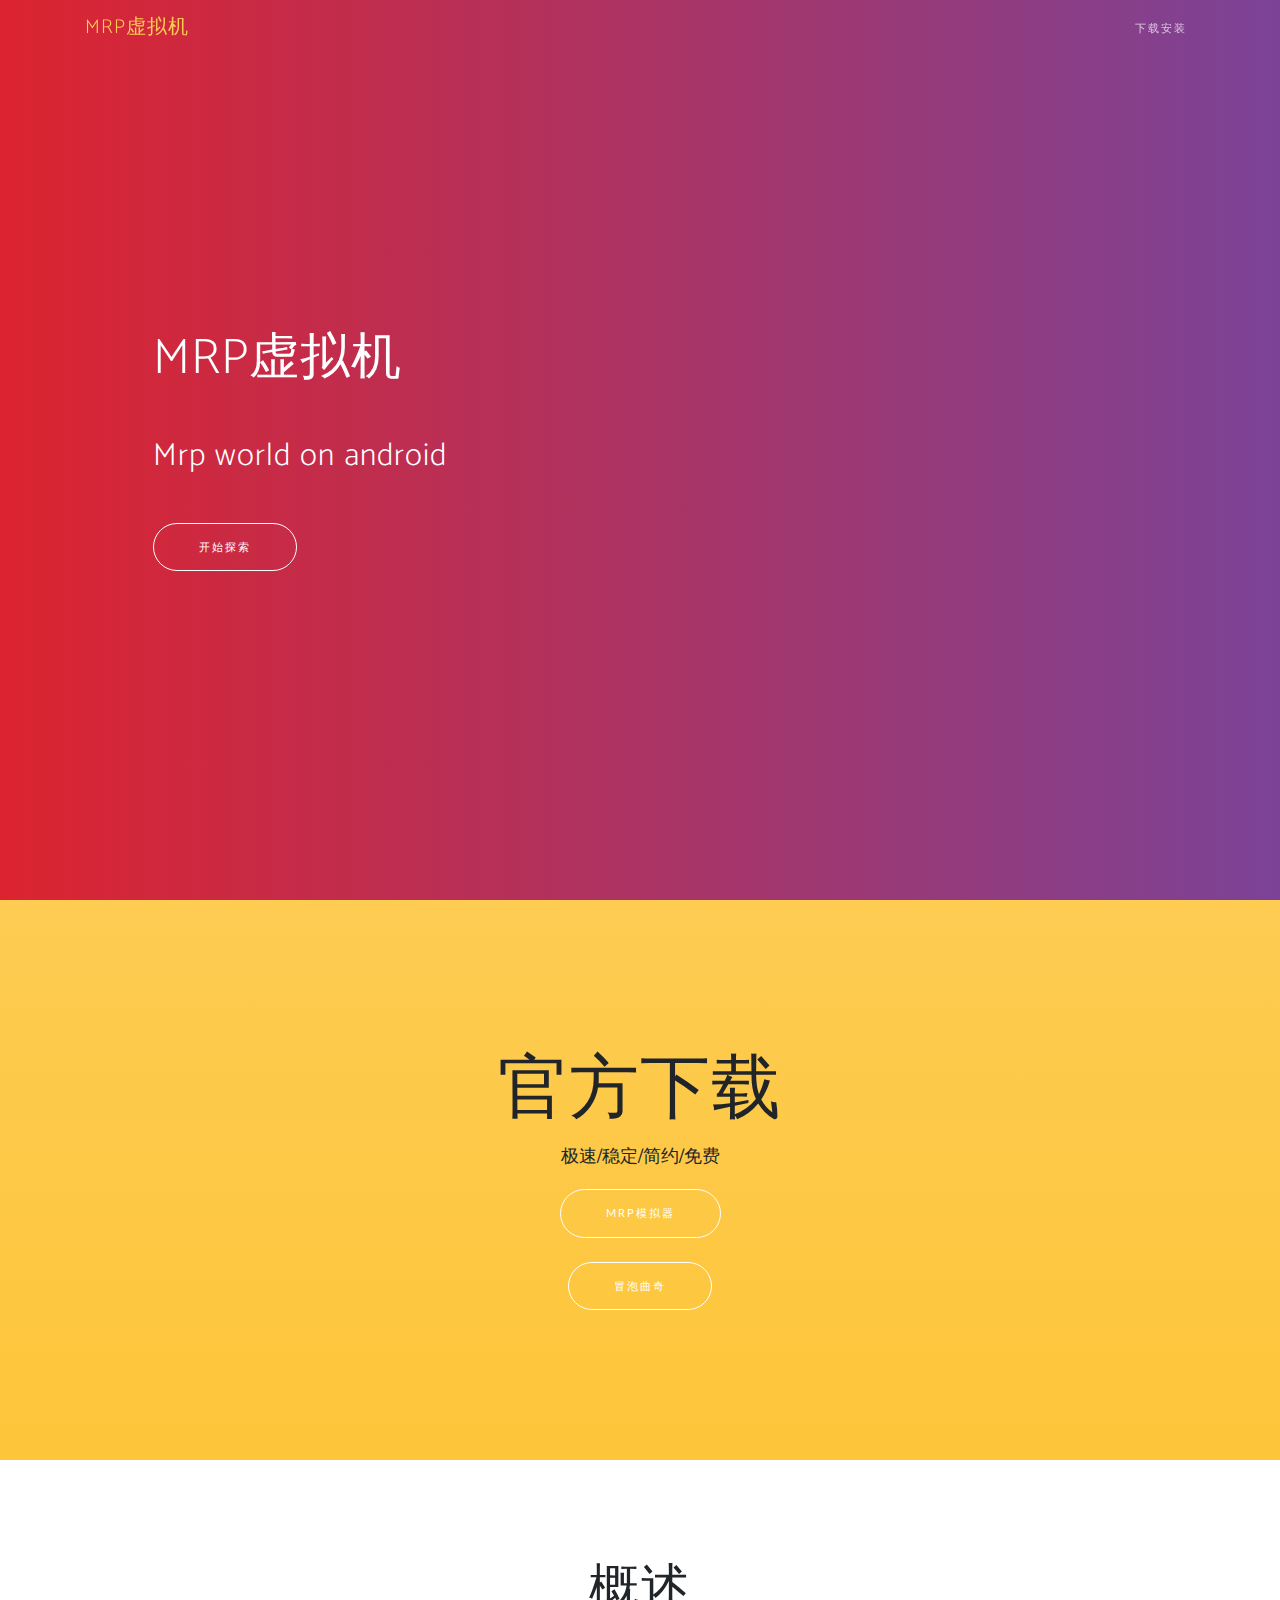
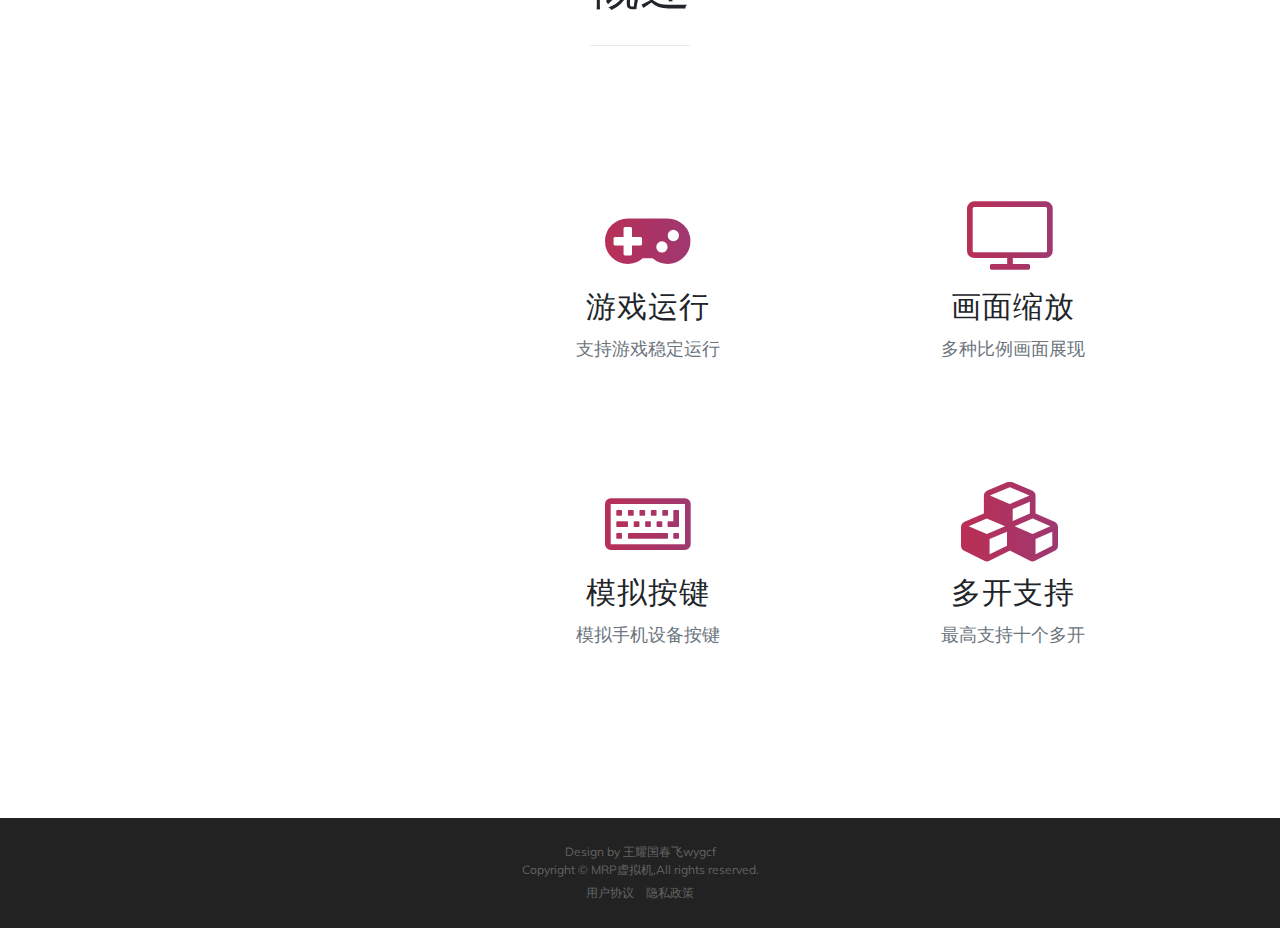
==== commit e6c518a7: "Update index.html" ====
--- a/index.html
+++ b/index.html
@@ -79,7 +79,7 @@
           <p>极速/稳定/简约/免费</p>
           
           <div class="badges">
-            <a href="http://rx.mrpvm.com/rx.apk" class="btn btn-outline btn-xl js-scroll-trigger" target="_blank">RX管理器</a>
+            <a href="http://rx.mrpvm.com/MrpList.apk" class="btn btn-outline btn-xl js-scroll-trigger" target="_blank">Mrp模拟器</a>
             <br><br>             
             <a href="http://rx.mrpvm.com/MrpLoader.apk" class="btn btn-outline btn-xl js-scroll-trigger" target="_blank">冒泡曲奇</a>       
           </div>
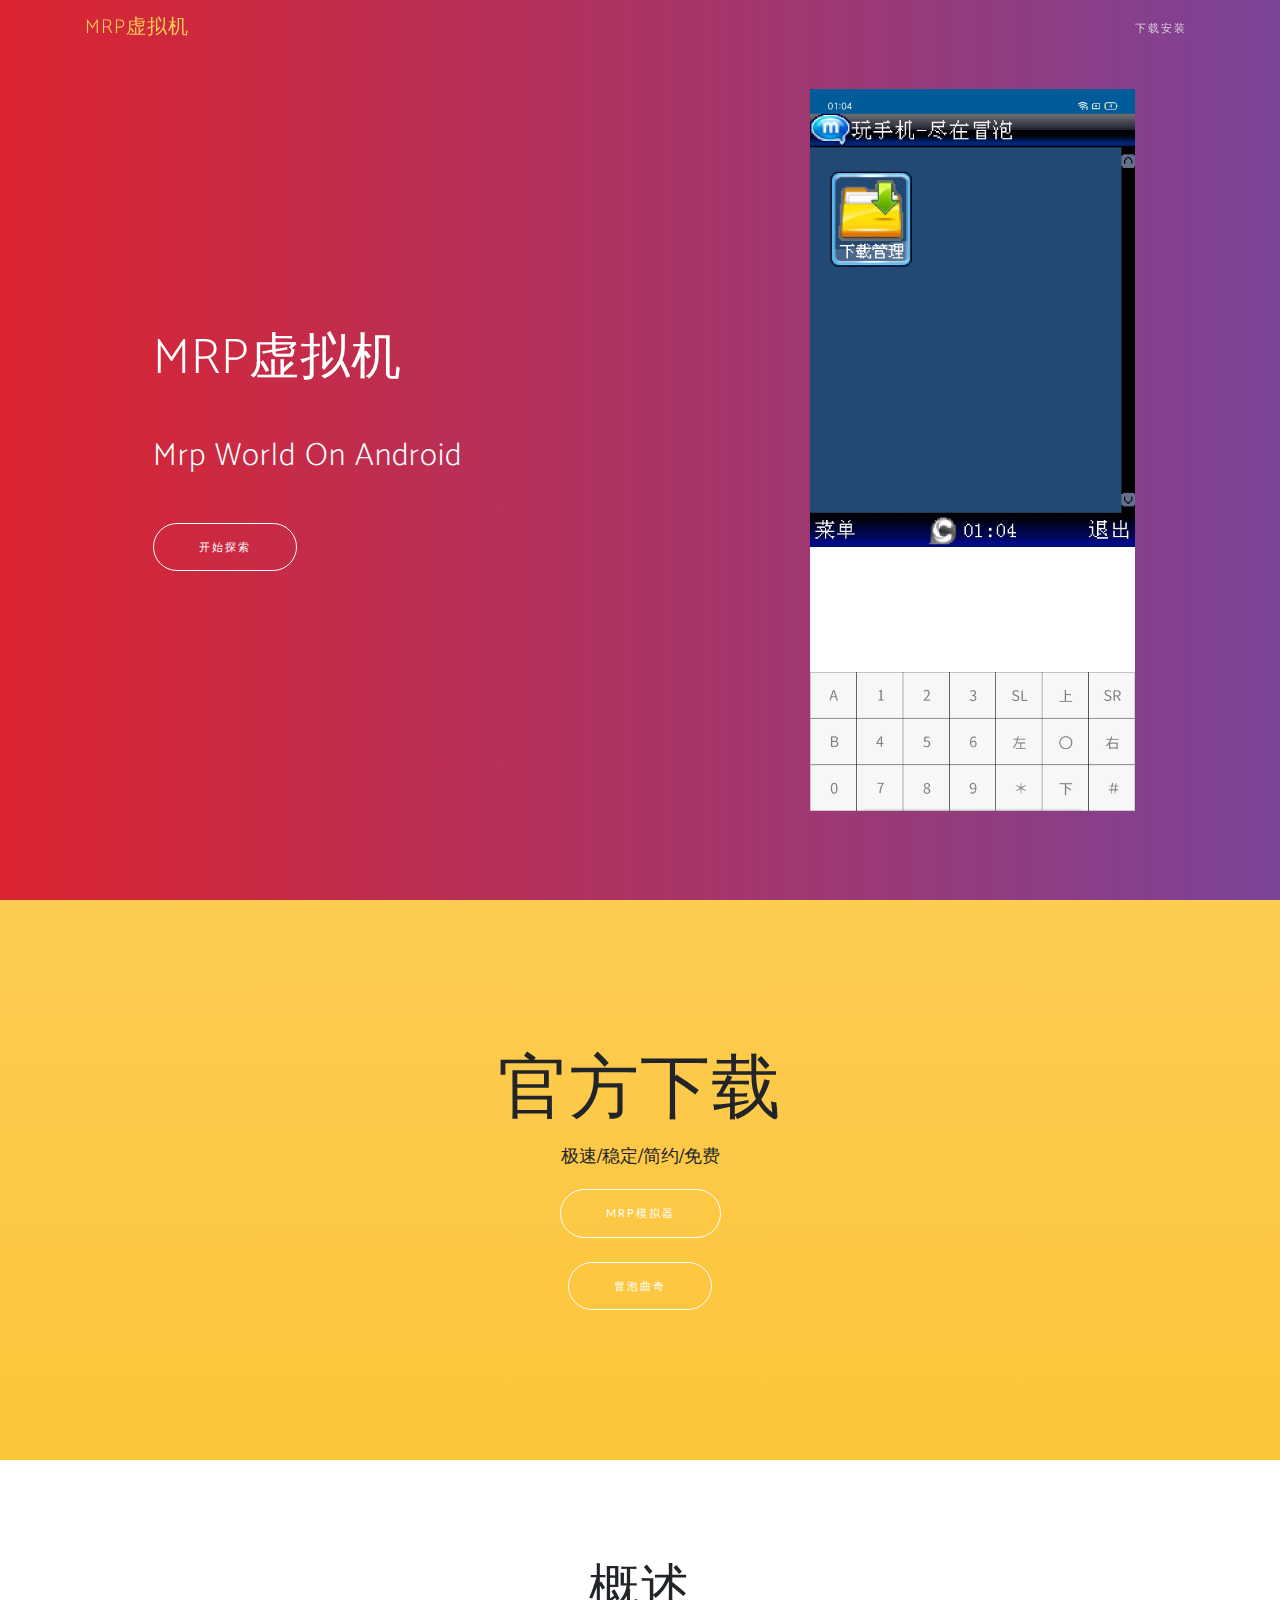
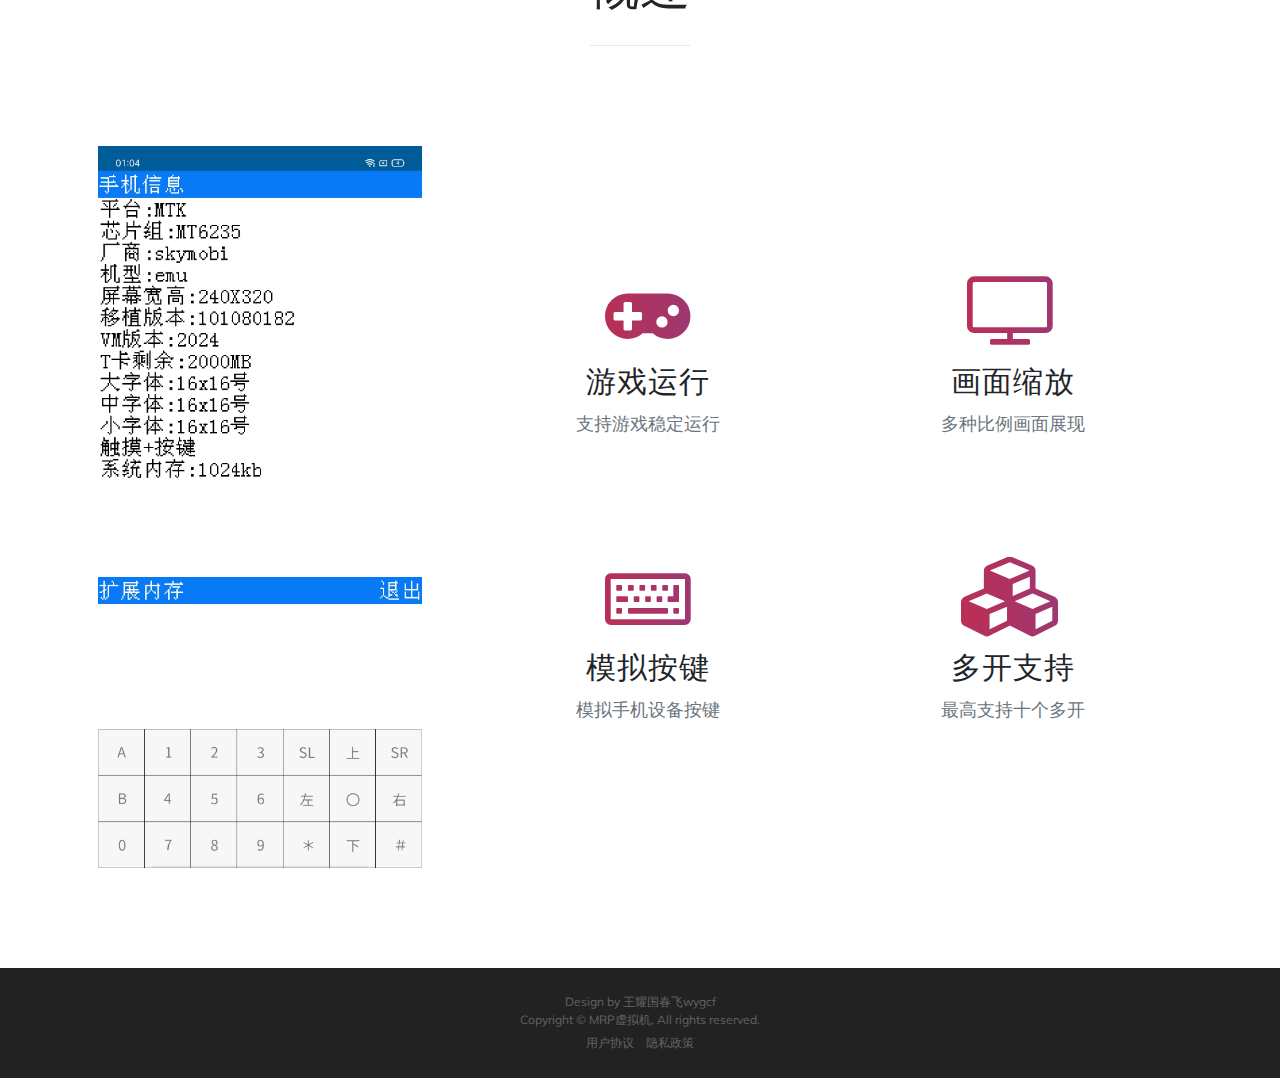
==== commit 4a24f44a: "Add files via upload" ====
--- a/index.html
+++ b/index.html
@@ -1,182 +1,159 @@
-<!--  Design by 王耀国春飞wygcf  -->
+<!-- Design by 王耀国春飞wygcf -->
 <!DOCTYPE html>
 <html lang="zh">
 <head>
-  <meta charset="utf-8">
-  <meta name="viewport" content="width=device-width, initial-scale=1, shrink-to-fit=no">
-  <meta name="description" content="">
-  <meta name="author" content="">
-  <title>MRP虚拟机</title>
-  <link rel="icon" type="image/png" href="https://s1.ax1x.com/2022/05/09/OJhGQO.png" sizes="48x48">
-  <!-- Bootstrap core CSS -->
-  <link href="https://shoujiwygcf.github.io/css/explorer.bootstrap.css" rel="stylesheet">
-  <!-- Custom fonts for this template -->
-  <link href="https://shoujiwygcf.github.io/css/font-awesome.min.css" rel="stylesheet">
-  <link href="https://fonts.googleapis.com/css?family=Lato" rel="stylesheet">
-  <link href="https://fonts.googleapis.com/css?family=Catamaran:100,200,300,400,500,600,700,800,900" rel="stylesheet">
-  <link href="https://fonts.googleapis.com/css?family=Muli" rel="stylesheet">
-  <!-- Plugin CSS -->
-  <link rel="stylesheet" href="https://shoujiwygcf.github.io/css/device-mockups.min.css">
-  <!-- Custom styles for this template -->
-  <link href="https://shoujiwygcf.github.io/css/new-age.min.css" rel="stylesheet">
+	<meta charset="utf-8">
+	<meta name="viewport" content="width=device-width, initial-scale=1, shrink-to-fit=no">
+	<meta name="description" content="">
+	<meta name="author" content="">
+	<title>MRP虚拟机</title>
+	<link rel="icon" type="image/png" href="https://shoujiwygcf.github.io/img/micon.png" sizes="48x48">
+	<!-- Bootstrap core CSS -->
+	<link href="https://shoujiwygcf.github.io/css/explorer.bootstrap.css" rel="stylesheet">
+	<!-- Custom fonts for this template -->
+	<link href="https://shoujiwygcf.github.io/css/font-awesome.min.css" rel="stylesheet">
+	<link href="https://fonts.googleapis.com/css?family=Lato" rel="stylesheet">
+	<link href="https://fonts.googleapis.com/css?family=Catamaran:100,200,300,400,500,600,700,800,900" rel="stylesheet">
+	<link href="https://fonts.googleapis.com/css?family=Muli" rel="stylesheet">
+	<!-- Plugin CSS -->
+	<link rel="stylesheet" href="https://shoujiwygcf.github.io/css/device-mockups.min.css">
+	<!-- Custom styles for this template -->
+	<link href="https://shoujiwygcf.github.io/css/new-age.min.css" rel="stylesheet">
 </head>
 
 <body id="page-top">
 
-  <!-- Navigation -->
-  <nav class="navbar navbar-expand-lg navbar-light fixed-top" id="mainNav">
-    <div class="container">
-      <a class="navbar-brand js-scroll-trigger" href="#page-top">MRP虚拟机</a>
-      <button class="navbar-toggler navbar-toggler-right" type="button" data-toggle="collapse" data-target="#navbarResponsive" aria-controls="navbarResponsive" aria-expanded="false" aria-label="Toggle navigation">
-        MENU
-        <i class="fa fa-list-ul"></i>
-      </button>
-      <div class="collapse navbar-collapse" id="navbarResponsive">
-        <ul class="navbar-nav ml-auto">
-          <li class="nav-item">
-            <a class="nav-link js-scroll-trigger" href="#download">下载安装</a>
-          </li>
+	<!-- Navigation -->
+	<nav class="navbar navbar-expand-lg navbar-light fixed-top" id="mainNav">
+		<div class="container">
+			<a class="navbar-brand js-scroll-trigger" href="#page-top">MRP虚拟机</a>
+			<button class="navbar-toggler navbar-toggler-right" type="button" data-toggle="collapse" data-target="#navbarResponsive" aria-controls="navbarResponsive" aria-expanded="false" aria-label="Toggle navigation">
+				MENU
+				<i class="fa fa-list-ul"></i>
+			</button>
+			<div class="collapse navbar-collapse" id="navbarResponsive">
+				<ul class="navbar-nav ml-auto">
+					<li class="nav-item">
+						<a class="nav-link js-scroll-trigger" href="#download">下载安装</a>
+					</li>
+				</ul>
+			</div>
+		</div>
+	</nav>
 
-        </ul>
-      </div>
-    </div>
-  </nav>
+	<header class="masthead">
+		<div class="container h-100">
+			<div class="row h-100">
+				<div class="col-lg-7 my-auto">
+					<div class="header-content mx-auto">
+						<h1 class="mb-5">MRP虚拟机</h1>
+						<h2 class="mb-5">Mrp World On Android</h2>
+						<a href="#download" class="btn btn-outline btn-xl js-scroll-trigger">开始探索</a>
+					</div>
+				</div>
+				<div class="col-lg-5 my-auto">
+					<div class="device-container">
+						<div class="device">
+							<img src="https://shoujiwygcf.github.io/img/MrpEmu_01.png" class="img-fluid" alt="">
+						</div>
+					</div>
+				</div>
+			</div>
+		</div>
+	</header>
 
-  <header class="masthead">
-    <div class="container h-100">
-      <div class="row h-100">
-        <div class="col-lg-7 my-auto">
-          <div class="header-content mx-auto">
-            <h1 class="mb-5">MRP虚拟机</h1>
-            <h2 class="mb-5">Mrp world on android</h2>
-            <a href="#download" class="btn btn-outline btn-xl js-scroll-trigger">开始探索</a>
-          </div>
-        </div>
-        <div class="col-lg-5 my-auto">
-          <div class="device-container">
-            
-              <div class="device">
-                
-                  <!-- Demo image for screen mockup, you can put an image here, some HTML, an animation, video, or anything else! -->
-                  <img src="https://s1.ax1x.com/2022/09/20/xCmBut.jpg" class="img-fluid" alt="" >
-               
-                <div class="button">
-                  <!-- You can hook the "home button" to some JavaScript events or just remove it -->
-                </div>
-              </div>
-            
-          </div>
-        </div>
-      </div>
-    </div>
-  </header>
+	<section class="download bg-primary text-center" id="download">
+		<div class="container">
+			<div class="row">
+				<div class="col-md-8 mx-auto">
+					<h2 class="section-heading">官方下载</h2>
+					<p>极速/稳定/简约/免费</p>
+					<div class="badges">
+						<a href="http://rx.mrpvm.com/MrpList.apk" class="btn btn-outline btn-xl js-scroll-trigger" target="_blank">Mrp模拟器</a>
+						<br><br>
+						<a href="http://rx.mrpvm.com/MrpLoader.apk" class="btn btn-outline btn-xl js-scroll-trigger" target="_blank">冒泡曲奇</a>
+					</div>
+				</div>
+			</div>
+		</div>
+	</section>
 
-  <section class="download bg-primary text-center" id="download">
-    <div class="container">
-      <div class="row">
-        <div class="col-md-8 mx-auto">
-          <h2 class="section-heading">官方下载</h2>
-          <p>极速/稳定/简约/免费</p>
-          
-          <div class="badges">
-            <a href="http://rx.mrpvm.com/MrpList.apk" class="btn btn-outline btn-xl js-scroll-trigger" target="_blank">Mrp模拟器</a>
-            <br><br>             
-            <a href="http://rx.mrpvm.com/MrpLoader.apk" class="btn btn-outline btn-xl js-scroll-trigger" target="_blank">冒泡曲奇</a>       
-          </div>
-      
-        </div>
-      </div>
-    </div>
-    
-  </section>
+	<section class="features" id="features">
+		<div class="container">
+			<div class="section-heading text-center">
+				<h2>概述</h2>
+				<hr>
+			</div>
+			<div class="row">
+				<div class="col-lg-4 my-auto">
+					<div class="device-container">
+						<div class="device">
+							<img src="https://shoujiwygcf.github.io/img/MrpEmu_02.png" class="img-fluid" alt="">
+						</div>
+					</div>
+				</div>
+				<div class="col-lg-8 my-auto">
+					<div class="container-fluid">
+						<div class="row">
+							<div class="col-lg-6">
+								<div class="feature-item">
+									<i class="fa fa-gamepad"></i>
+									<h3>游戏运行</h3>
+									<p class="text-muted">支持游戏稳定运行</p>
+								</div>
+							</div>
+							<div class="col-lg-6">
+								<div class="feature-item">
+									<i class="fa fa-tv"></i>
+									<h3>画面缩放</h3>
+									<p class="text-muted">多种比例画面展现</p>
+								</div>
+							</div>
+						</div>
+						<div class="row">
+							<div class="col-lg-6">
+								<div class="feature-item">
+									<i class="fa fa-keyboard-o"></i>
+									<h3>模拟按键</h3>
+									<p class="text-muted">模拟手机设备按键</p>
+								</div>
+							</div>
+							<div class="col-lg-6">
+								<div class="feature-item">
+									<i class="fa fa-cubes"></i>
+									<h3>多开支持</h3>
+									<p class="text-muted">最高支持十个多开</p>
+								</div>
+							</div>
+						</div>
+					</div>
+				</div>
+			</div>
+		</div>
+	</section>
 
-  <section class="features" id="features">
-    <div class="container">
-      <div class="section-heading text-center">
-        <h2>概述</h2>      
-        <hr>
-      </div>
-      <div class="row">
-        <div class="col-lg-4 my-auto">
-          <div class="device-container">
-            
-              <div class="device">
-                <!--<div class="screen">
-                  <!-- Demo image for screen mockup, you can put an image here, some HTML, an animation, video, or anything else! -->
-                  <img src="https://s1.ax1x.com/2022/09/20/xCmDDP.jpg" class="img-fluid" alt="">
-                <!--</div>-->
-                <div class="button">
-                <!-- You can hook the "home button" to some JavaScript events or just remove it -->
-                </div>
-              </div>
-           
-          </div>
-        </div>
-        <div class="col-lg-8 my-auto">
-          <div class="container-fluid">
-            <div class="row">
-              <div class="col-lg-6">
-                <div class="feature-item">
-                  <i class="fa fa-gamepad"></i>
-                  <h3>游戏运行</h3>
-                  <p class="text-muted">支持游戏稳定运行</p>
-                </div>
-              </div>
-              <div class="col-lg-6">
-                <div class="feature-item">
-                  <i class="fa fa-tv"></i>
-                  <h3>画面缩放</h3>
-                  <p class="text-muted">多种比例画面展现</p>
-                </div>
-              </div>
-            </div>
-            <div class="row">
-              <div class="col-lg-6">
-                <div class="feature-item">
-                  <i class="fa fa-keyboard-o"></i>
-                  <h3>模拟按键</h3>
-                  <p class="text-muted">模拟手机设备按键</p>
-                </div>
-              </div>
-              <div class="col-lg-6">
-                <div class="feature-item">
-                  <i class="fa fa-cubes"></i>
-                  <h3>多开支持</h3>
-                  <p class="text-muted">最高支持十个多开</p>
-                </div>
-              </div>
-            </div>
-          </div>
-        </div>
-      </div>
-    </div>
-  </section>
+	<footer>
+		<div class="container">
+			<p>Design by 王耀国春飞wygcf</p>
+			<p>Copyright &copy; MRP虚拟机, All rights reserved.</p>
+			<ul class="list-inline">
+				<li class="list-inline-item">
+					<a href="http://shoujiwygcf.github.io/license.html">用户协议</a>
+				</li>
+				<li class="list-inline-item">
+					<a href="http://shoujiwygcf.github.io/privacy.html">隐私政策</a>
+				</li>
+			</ul>
+		</div>
+	</footer>
 
-
-
-  <footer>
-    <div class="container">
-      <p>Design by 王耀国春飞wygcf</p>
-      <p>Copyright &copy; MRP虚拟机,All rights reserved.</p>
-      <ul class="list-inline">
-        <li class="list-inline-item">
-          <a href="http://shoujiwygcf.github.io/license.html">用户协议</a>
-        </li>
-        <li class="list-inline-item">
-          <a href="http://shoujiwygcf.github.io/privacy.html">隐私政策</a>
-        </li>
-      </ul>
-    </div>
-  </footer>
-
-  <!-- Bootstrap core JavaScript -->
-  <script src="https://shoujiwygcf.github.io/js/jquery.js"></script>
-  <script src="https://shoujiwygcf.github.io/js/bootstrap.bundle.min.js"></script>
-  <!-- Plugin JavaScript -->
-  <script src="https://shoujiwygcf.github.io/js/jquery.easing.min.js"></script>
-  <!-- Custom scripts for this template -->
-  <script src="https://shoujiwygcf.github.io/js/new-age.min.js"></script>
-  
+	<!-- Bootstrap core JavaScript -->
+	<script src="https://shoujiwygcf.github.io/js/jquery.js"></script>
+	<script src="https://shoujiwygcf.github.io/js/bootstrap.bundle.min.js"></script>
+	<!-- Plugin JavaScript -->
+	<script src="https://shoujiwygcf.github.io/js/jquery.easing.min.js"></script>
+	<!-- Custom scripts for this template -->
+	<script src="https://shoujiwygcf.github.io/js/new-age.min.js"></script>
 
 </body>
 
